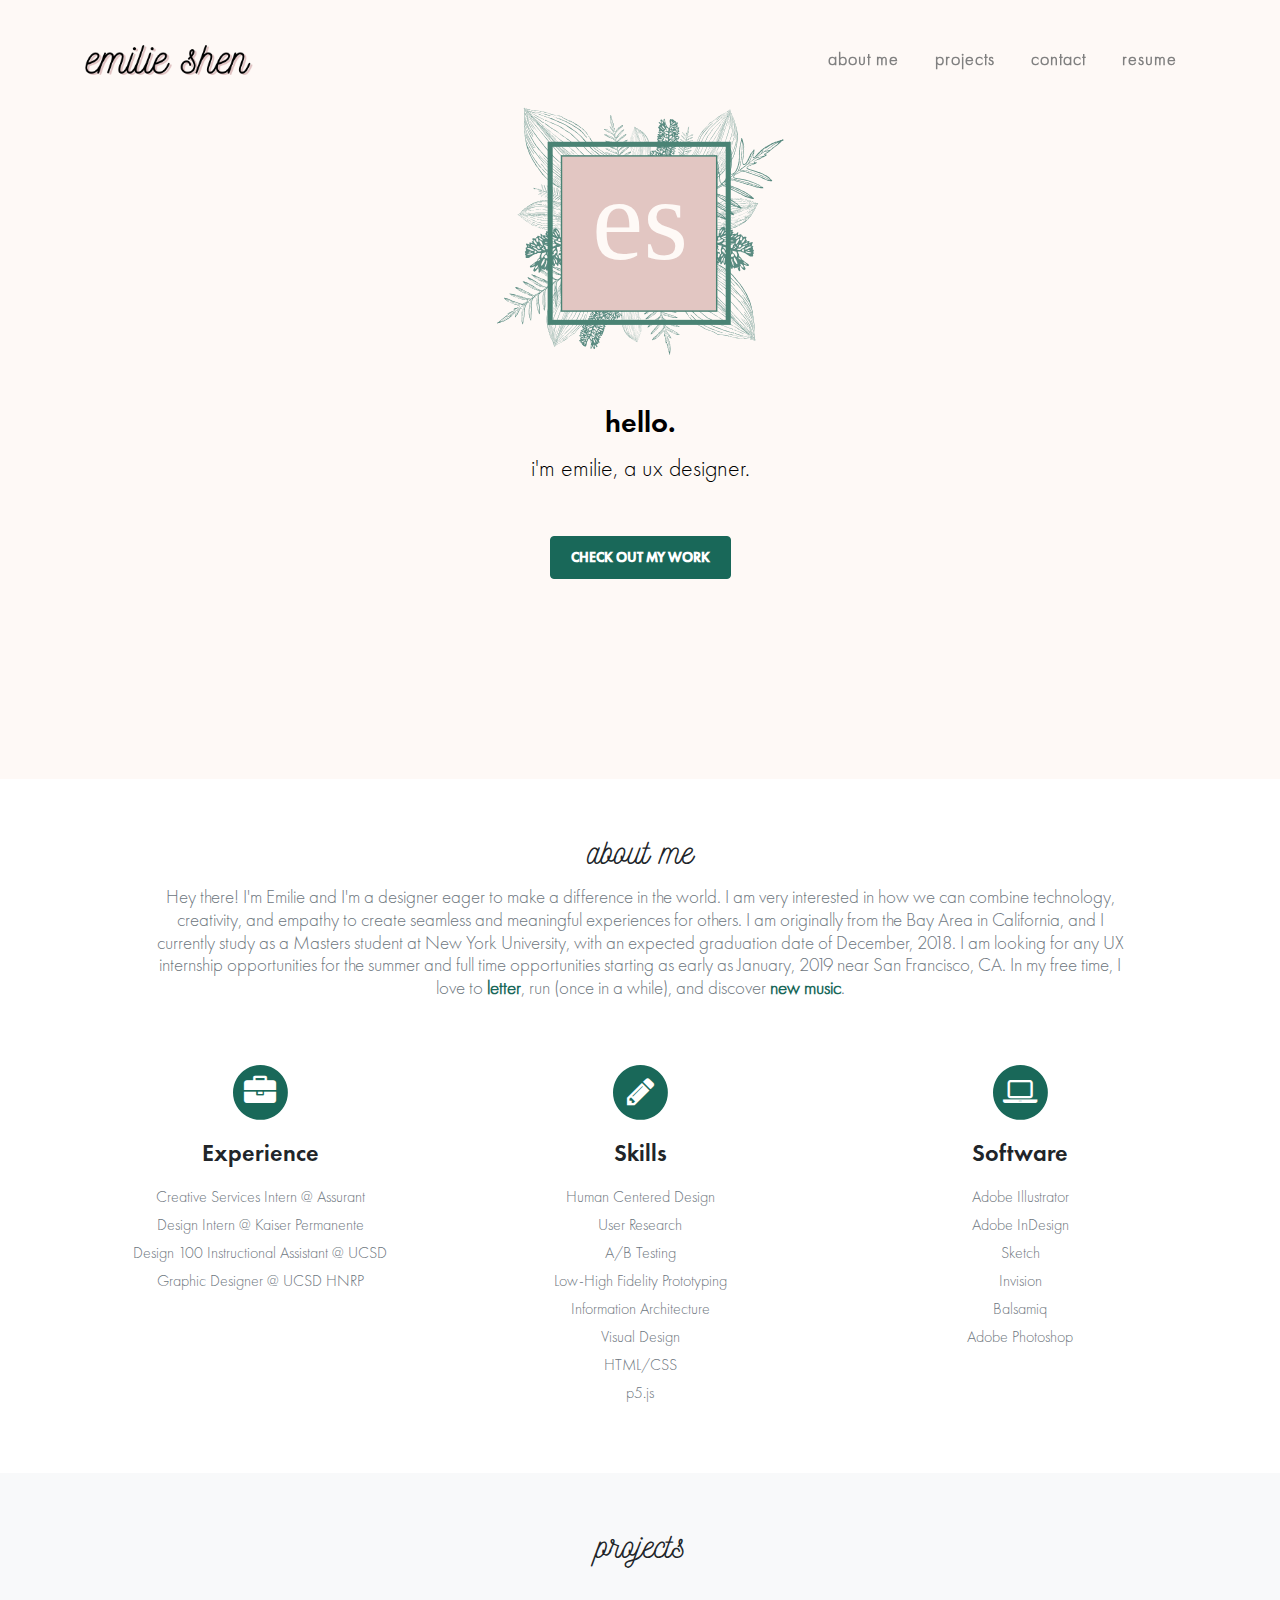
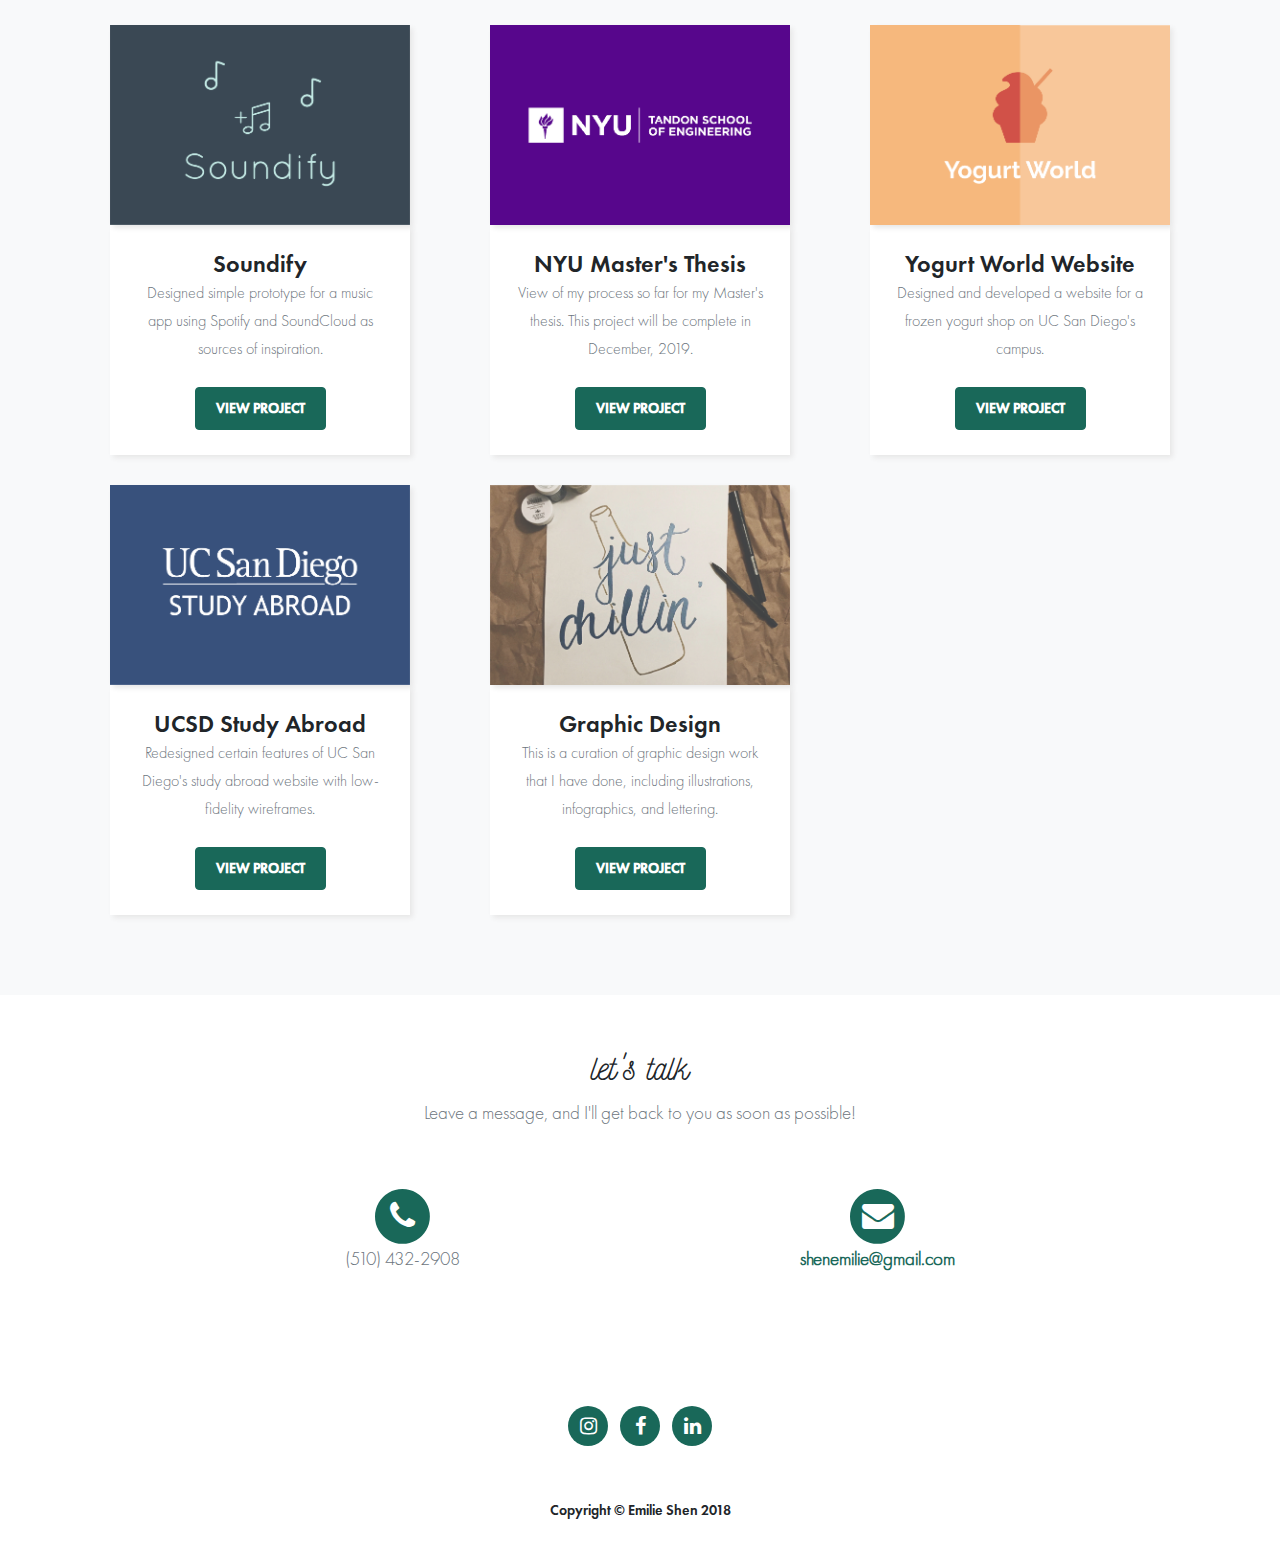
==== index.html @ 76447541 "updated graphics project description" ====
<!DOCTYPE html>
<html lang="en">

  <head>

    <meta charset="utf-8">
    <meta name="viewport" content="width=device-width, initial-scale=1, shrink-to-fit=no">
    <meta name="description" content="">
    <meta name="author" content="">

    <title>Emilie Shen</title>

    <link href="vendor/bootstrap/css/bootstrap.min.css" rel="stylesheet">
    <link href="vendor/font-awesome/css/font-awesome.min.css" rel="stylesheet" type="text/css">
    <link href="css/portfolio.css" rel="stylesheet">

  </head>

  <body id="page-top">

    <nav class="navbar navbar-expand-lg navbar-dark fixed-top" id="mainNav">
      <div class="container">
        <a class="navbar-brand js-scroll-trigger" href="#page-top"><img class="img-logo" src="img/emilie.png" alt=""></a>
        <button class="navbar-toggler navbar-toggler-right" type="button" data-toggle="collapse" data-target="#navbarResponsive" aria-controls="navbarResponsive" aria-expanded="false" aria-label="Toggle navigation">
          Menu
          <i class="fa fa-bars"></i>
        </button>
        <div class="collapse navbar-collapse" id="navbarResponsive">
          <ul class="navbar-nav ml-auto">
            <li class="nav-item">
              <a class="nav-link js-scroll-trigger" href="#about">about me</a>
            </li>
            <li class="nav-item">
              <a class="nav-link js-scroll-trigger" href="#portfolio">projects</a>
            </li>
            <li class="nav-item">
              <a class="nav-link js-scroll-trigger" href="#contact">contact</a>
            </li>
            <li class="nav-item">
              <a class="nav-link js-scroll-trigger" href="EmilieShen_Resume.pdf">resume</a>
            </li>
          </ul>
        </div>
      </div>
    </nav>

    <header class="masthead">
      <div class="container">
        <div class="intro-text">
          <div class="intro-heading">hello.</div>
          <div class="intro-lead-in">i'm emilie, a ux designer.</div>
          <a class="btn btn-primary btn-xl text-uppercase js-scroll-trigger" href="#portfolio">CHECK OUT MY WORK</a>
        </div>
      </div>
    </header>

    <section id="about">
      <div class="container">
        <div class="row">
          <div class="col-lg-12 text-center">
            <h2 class="section-heading">about me</h2>
            <h3 class="section-subheading text-muted">
              Hey there! I'm Emilie and I'm a designer eager to make a difference in the world. I am very
              interested in how we can combine technology, creativity, and empathy to create seamless and
              meaningful experiences for others.
              I am originally from the Bay Area in California, and I currently study as a Masters student at New York University, with an expected graduation
              date of December, 2018. I am looking for any UX internship opportunities for the summer and
              full time opportunities starting as early as January, 2019 near San Francisco, CA.
              In my free time, I love to <a href="https://instagram.com/mytypadesign">letter</a>,
              run (once in a while), and discover <a href="https://open.spotify.com/user/nehsme?si=B1012nkcRzGjDvNje465NQ">new music</a>.
            </h3>
          </div>
        </div>
        <div class="row text-center">
          <div class="col-md-4">
            <span class="fa-stack fa-2x">
              <i class="fa fa-circle fa-stack-2x text-primary"></i>
              <i class="fa fa-briefcase fa-stack-1x fa-inverse"></i>
            </span>
            <h4 class="service-heading">Experience</h4>
            <p class="text-muted">
              Creative Services Intern @ Assurant<br>
              Design Intern @ Kaiser Permanente<br>
              Design 100 Instructional Assistant @ UCSD<br>
              Graphic Designer @ UCSD HNRP<br></p>
          </div>
          <div class="col-md-4">
            <span class="fa-stack fa-2x">
              <i class="fa fa-circle fa-stack-2x text-primary"></i>
              <i class="fa fa-pencil fa-stack-1x fa-inverse"></i>
            </span>
            <h4 class="service-heading">Skills</h4>
            <p class="text-muted">
              Human Centered Design<br>
              User Research<br>
              A/B Testing<br>
              Low-High Fidelity Prototyping<br>
              Information Architecture<br>
              Visual Design<br>
              HTML/CSS<br>
              p5.js<br>
            </p>
          </div>
          <div class="col-md-4">
            <span class="fa-stack fa-2x">
              <i class="fa fa-circle fa-stack-2x text-primary"></i>
              <i class="fa fa-laptop fa-stack-1x fa-inverse"></i>
            </span>
            <h4 class="service-heading">Software</h4>
            <p class="text-muted">
              Adobe Illustrator<br>
              Adobe InDesign<br>
              Sketch<br>
              Invision<br>
              Balsamiq<br>
              Adobe Photoshop<br>
            </p>
          </div>
        </div>
      </div>
    </section>

    <section class="bg-light" id="portfolio">
      <div class="container">
        <div class="row">
          <div class="col-lg-12 text-center">
            <h2 class="section-heading">projects</h2>
            <h3 class="section-subheading text-muted"></h3>
          </div>
        </div>
        <div class="row">
          <div class="col-md-4 col-sm-6 portfolio-item">
            <a class="portfolio-link" href="soundify.html">
              <img class="img-fluid" src="img/portfolio/soundify.png" alt="">
            </a>
            <div class="portfolio-caption">
              <h4>Soundify</h4>
              <p class="text-muted">Designed simple prototype for a music app using Spotify and SoundCloud as sources of inspiration.</p><br>
              <a href="soundify.html" class="btn btn-primary btn-xl text-uppercase js-scroll-trigger">View Project</a>
            </div>
          </div>
          <div class="col-md-4 col-sm-6 portfolio-item">
            <a class="portfolio-link" href="thesis.html">
              <img class="img-fluid" src="img/portfolio/thesis.png" alt="">
            </a>
            <div class="portfolio-caption">
              <h4>NYU Master's Thesis</h4>
              <p class="text-muted">View of my process so far for my Master's thesis. This project
               will be complete in December, 2019. </p><br>
              <a href="thesis.html" class="btn btn-primary btn-xl text-uppercase js-scroll-trigger">View Project</a>
            </div>
          </div>
          <div class="col-md-4 col-sm-6 portfolio-item">
            <a class="portfolio-link" href="yogurtworld.html">
              <img class="img-fluid" src="img/portfolio/yogurtworld.png" alt="">
            </a>
            <div class="portfolio-caption">
              <h4>Yogurt World Website</h4>
              <p class="text-muted">Designed and developed a website for a frozen yogurt shop on UC San Diego's campus.</p><br>
              <a href="yogurtworld.html" class="btn btn-primary btn-xl text-uppercase js-scroll-trigger">View Project</a>
            </div>
          </div>
          <div class="col-md-4 col-sm-6 portfolio-item">
            <a class="portfolio-link" href="abroad.html">
              <img class="img-fluid" src="img/portfolio/abroad.png" alt="">
            </a>
            <div class="portfolio-caption">
              <h4>UCSD Study Abroad</h4>
              <p class="text-muted">Redesigned certain features of UC San Diego's study abroad website with low-fidelity wireframes.</p><br>
              <a href="abroad.html" class="btn btn-primary btn-xl text-uppercase js-scroll-trigger">View Project</a>
            </div>
          </div>
          <div class="col-md-4 col-sm-6 portfolio-item">
            <a class="portfolio-link" href="graphics.html">
              <img class="img-fluid" src="img/portfolio/graphics.png" alt="">
            </a>
            <div class="portfolio-caption">
              <h4>Graphic Design</h4>
              <p class="text-muted">This is a curation of graphic design work that I have done, including illustrations, infographics, and lettering.</p><br>
              <a href="graphics.html" class="btn btn-primary btn-xl text-uppercase js-scroll-trigger">View Project</a>
            </div>
          </div>
        </div>
      </div>
    </section>

    <section id="contact">
      <div class="container">
        <div class="row">
          <div class="col-lg-12 text-center">
            <h2 class="section-heading">let's talk</h2>
            <h3 class="section-subheading text-muted">
              Leave a message, and I'll get back to you as soon as possible!
            </h3>
          </div>
        </div>
        <div class="row text-center">
          <div class="col-md-1"></div>
          <div class="col-md-5">
            <span class="fa-stack fa-2x">
              <i class="fa fa-circle fa-stack-2x text-primary"></i>
              <i class="fa fa-phone fa-stack-1x fa-inverse"></i>
            </span>
            <h3 class="section-subheading text-muted">
              (510) 432-2908
            </h3>
          </div>
          <div class="col-md-5">
            <span class="fa-stack fa-2x">
              <i class="fa fa-circle fa-stack-2x text-primary"></i>
              <a href="mailto:shenemilie@gmail.com">
              <i class="fa fa-envelope fa-stack-1x fa-inverse"></i></a>
            </span>
            <h3 class="section-subheading text-muted">
              <a href="mailto:shenemilie@gmail.com">shenemilie@gmail.com</a>
            </h3>
          </div>
          <div class="col-md-1"></div>
        </div>
      </div>
    </section>

    <footer>
      <div class="container">
        <div class="row">
          <div class="col-md-12">
            <ul class="list-inline social-buttons">
              <li class="list-inline-item">
                <a href="https://instagram.com/mytypadesign">
                  <i class="fa fa-instagram"></i>
                </a>
              </li>
              <li class="list-inline-item">
                <a href="https://facebook.com/emilieshenn">
                  <i class="fa fa-facebook"></i>
                </a>
              </li>
              <li class="list-inline-item">
                <a href="https://linkedin.com/in/emilieshen">
                  <i class="fa fa-linkedin"></i>
                </a>
              </li>
            </ul>
          </div>
          <div class="col-md-12">
            <p><br></p>
            <span class="copyright">Copyright &copy; Emilie Shen 2018</span>
          </div>
        </div>
      </div>
    </footer>


    <!-- Bootstrap core JavaScript -->
    <script src="vendor/jquery/jquery.min.js"></script>
    <script src="vendor/bootstrap/js/bootstrap.bundle.min.js"></script>

    <!-- Plugin JavaScript -->
    <script src="vendor/jquery-easing/jquery.easing.min.js"></script>

    <!-- Contact form JavaScript -->
    <script src="js/jqBootstrapValidation.js"></script>
    <script src="js/contact_me.js"></script>

    <!-- Custom scripts for this template -->
    <script src="js/agency.js"></script>

    <!-- Google Analytics -->
    <script>
      (function(i,s,o,g,r,a,m){i['GoogleAnalyticsObject']=r;i[r]=i[r]||function(){
      (i[r].q=i[r].q||[]).push(arguments)},i[r].l=1*new Date();a=s.createElement(o),
      m=s.getElementsByTagName(o)[0];a.async=1;a.src=g;m.parentNode.insertBefore(a,m)
      })(window,document,'script','https://www.google-analytics.com/analytics.js','ga');

      ga('create', 'UA-92761709-1', 'auto');
      ga('send', 'pageview');
    </script>

  </body>

</html>
---- css/portfolio.css ----
@font-face {
  font-family: FuturaLight;
  src: url(Futura-PT-Light.otf);
}

@font-face {
  font-family: FuturaLightItal;
  src: url(Futura-PT-Light-Oblique.otf);
}

@font-face {
  font-family: FuturaBold;
  src: url(Futura-PT-Bold.otf);
}

@font-face {
  font-family: FuturaBoldItal;
  src: url(Futura-PT-Bold-Oblique.otf);
}

@font-face {
  font-family: FuturaBook;
  src: url(Futura-PT-Demi.otf);
}

@font-face {
  font-family: Nickainley;
  src: url(Nickainley.otf);
}

body {
  overflow-x: hidden;
  font-family: 'FuturaLight';
}

p {
  line-height: 1.75;
}

a {
  color: #196859;
  font-weight: 600;
}

a:hover {
  color: #dbbebd;
}

.text-primary {
  color: #196859 !important;
}

section {
  padding: 50px 0;
}

section h2.section-heading {
  font-size: 35px;
  margin-top: 0;
  margin-bottom: 15px;
  font-family: 'Nickainley','Helvetica Neue', sans-serif;
}

section h3.section-subheading {
  font-size: 19px;
  font-weight: 400;
  margin-bottom: 60px;
  margin-left: 20px;
  margin-right: 20px;
  text-transform: none;
  font-family: 'FuturaLight', 'Helvetica Neue', Helvetica, Arial, sans-serif;
}

@media (min-width: 768px) {
  section {
    padding: 50px 0;
  }
  section h3.section-subheading {
    margin-left: 70px;
    margin-right: 70px;
  }
}

.btn {
  font-family: 'FuturaBook', 'Helvetica Neue', Helvetica, Arial, sans-serif;
  font-weight: 700;
  margin-left:auto;
  margin-right:auto;
}

.btn-xl {
  font-size: 14px;
  padding: 10px 20px;
}

.btn-primary {
  background-color: #196859;
  border-color: #196859;
}

.btn-primary:active, .btn-primary:focus, .btn-primary:hover {
  background-color: #dbbebd !important;
  border-color: #dbbebd !important;
  color: white;
}

.btn-primary:active, .btn-primary:focus {
  box-shadow: 0 0 0 0.2rem rgba(254, 209, 55, 0.5) !important;
}

img::selection {
  background: transparent;
}

img::-moz-selection {
  background: transparent;
}

#mainNav {
  background-color: white;
}

#mainNav .navbar-toggler {
  font-size: 12px;
  right: 0;
  padding: 13px;
  text-transform: uppercase;
  color: white;
  border: 0;
  background-color: #196859;
  font-family: 'FuturaBook', 'Helvetica Neue', Helvetica, Arial, sans-serif;
}

#mainNav .navbar-brand {
  color: #196859;
  font-family: 'Kaushan Script', 'Helvetica Neue', Helvetica, Arial, cursive;
}

#mainNav .navbar-brand img{
  max-height: 30px;
}

#mainNav .navbar-brand.active, #mainNav .navbar-brand:active, #mainNav .navbar-brand:focus, #mainNav .navbar-brand:hover {
  color: #7bafa5;
}

#mainNav .navbar-nav .nav-item .nav-link {
  font-size: 16px;
  padding: 0.75em 0;
  letter-spacing: 1px;
  color: grey;
  font-family: 'FuturaLight', 'Helvetica Neue', Helvetica, Arial, sans-serif;
}

#mainNav .navbar-nav .nav-item .nav-link.active, #mainNav .navbar-nav .nav-item .nav-link:hover {
  color: #196859;
}

@media (min-width: 992px) {
  #mainNav {
    padding-top: 25px;
    padding-bottom: 25px;
    -webkit-transition: padding-top 0.3s, padding-bottom 0.3s;
    -moz-transition: padding-top 0.3s, padding-bottom 0.3s;
    transition: padding-top 0.3s, padding-bottom 0.3s;
    border: none;
    background-color: transparent;
  }
  #mainNav .navbar-brand {
    font-size: 1.75em;
    -webkit-transition: all 0.3s;
    -moz-transition: all 0.3s;
    transition: all 0.3s;
  }
  #mainNav .navbar-nav .nav-item .nav-link {
    font-size: 18px;
    padding: 1.1em 1em !important;
  }
  #mainNav.navbar-shrink {
    padding-top: 0;
    padding-bottom: 0;
    background-color: white;
  }
  #mainNav.navbar-shrink .navbar-brand {
    font-size: 1.25em;
    padding: 12px 0;
  }
}

header.masthead {
  text-align: center;
  color: pink;
  background-image: url("../img/leaves-01.svg");
  background-repeat: no-repeat;
  background-attachment: scroll;
  background-position: center center;
  -webkit-background-size: cover;
  -moz-background-size: cover;
  -o-background-size: cover;
  background-size: cover;
}

header.masthead .intro-text {
  padding-top: 300px;
  padding-bottom: 100px;
}

header.masthead .intro-text .intro-lead-in {
  font-size: 20px;
  margin-bottom: 50px;
  font-family: 'FuturaLight', 'Helvetica Neue', Helvetica, Arial, sans-serif;
  color: black;
}

header.masthead .intro-text .intro-heading {
  font-size: 24px;
  margin-bottom: 5px;
  font-family: 'FuturaBook', 'Helvetica Neue', Helvetica, Arial, sans-serif;
  color: black;
}

@media (min-width: 768px) {
  header.masthead .intro-text {
    padding-top: 400px;
    padding-bottom: 200px;
  }
  header.masthead .intro-text .intro-lead-in {
    font-size: 24px;
    margin-bottom: 50px;
    font-family: 'FuturaLight', 'Helvetica Neue', Helvetica, Arial, sans-serif;
    color: black;
  }
  header.masthead .intro-text .intro-heading {
    font-size: 30px;
    margin-bottom: 5px;
    font-family: 'FuturaBook', 'Helvetica Neue', Helvetica, Arial, sans-serif;
    color: black;
  }
}

.service-heading {
  margin: 15px 0;
  text-transform: none;
  font-family: 'FuturaBook', 'Helvetica Neue', Helvetica, Arial, sans-serif;
}

#portfolio .portfolio-item {
  right: 0;
  margin: 0 0 15px;
}

#portfolio .portfolio-item .portfolio-link {
  position: relative;
  display: block;
  max-width: 300px;
  margin: 0 auto;
  cursor: pointer;
  box-shadow: 3px 3px 5px #e8e8e8;
}

#portfolio .portfolio-item .portfolio-caption {
  max-width: 300px;
  margin: 0 auto;
  padding: 25px;
  text-align: center;
  background-color: #fff;
  box-shadow: 3px 3px 5px #e8e8e8;
}

#portfolio .portfolio-item .portfolio-caption h4 {
  margin: 0;
  text-transform: none;
  font-family: 'FuturaBook', 'Helvetica Neue', Helvetica, Arial, sans-serif;
}

#portfolio .portfolio-item .portfolio-caption p {
  font-size: 16px;
  margin: 0;
  font-family: 'FuturaLight', 'Helvetica Neue', Helvetica, Arial, sans-serif;
}

#portfolio * {
  z-index: 2;
}

@media (min-width: 767px) {
  #portfolio .portfolio-item {
    margin: 0 0 30px;
  }
}

footer {
  padding: 25px 0;
  text-align: center;
}

footer span.copyright {
  font-size: 90%;
  line-height: 40px;
  text-transform: none;
  font-family: 'FuturaBook', 'Helvetica Neue', Helvetica, Arial, sans-serif;
}

footer ul.quicklinks {
  font-size: 90%;
  line-height: 40px;
  margin-bottom: 0;
  text-transform: none;
  font-family: 'FuturaBook', 'Helvetica Neue', Helvetica, Arial, sans-serif;
}

ul.social-buttons {
  margin-bottom: 0;
}

ul.social-buttons li a {
  font-size: 20px;
  line-height: 40px;
  display: block;
  width: 40px;
  height: 40px;
  -webkit-transition: all 0.3s;
  -moz-transition: all 0.3s;
  transition: all 0.3s;
  color: white;
  border-radius: 100%;
  outline: none;
  background-color: #196859;
}

ul.social-buttons li a:active, ul.social-buttons li a:focus, ul.social-buttons li a:hover {
  background-color: #dbbebd;
}
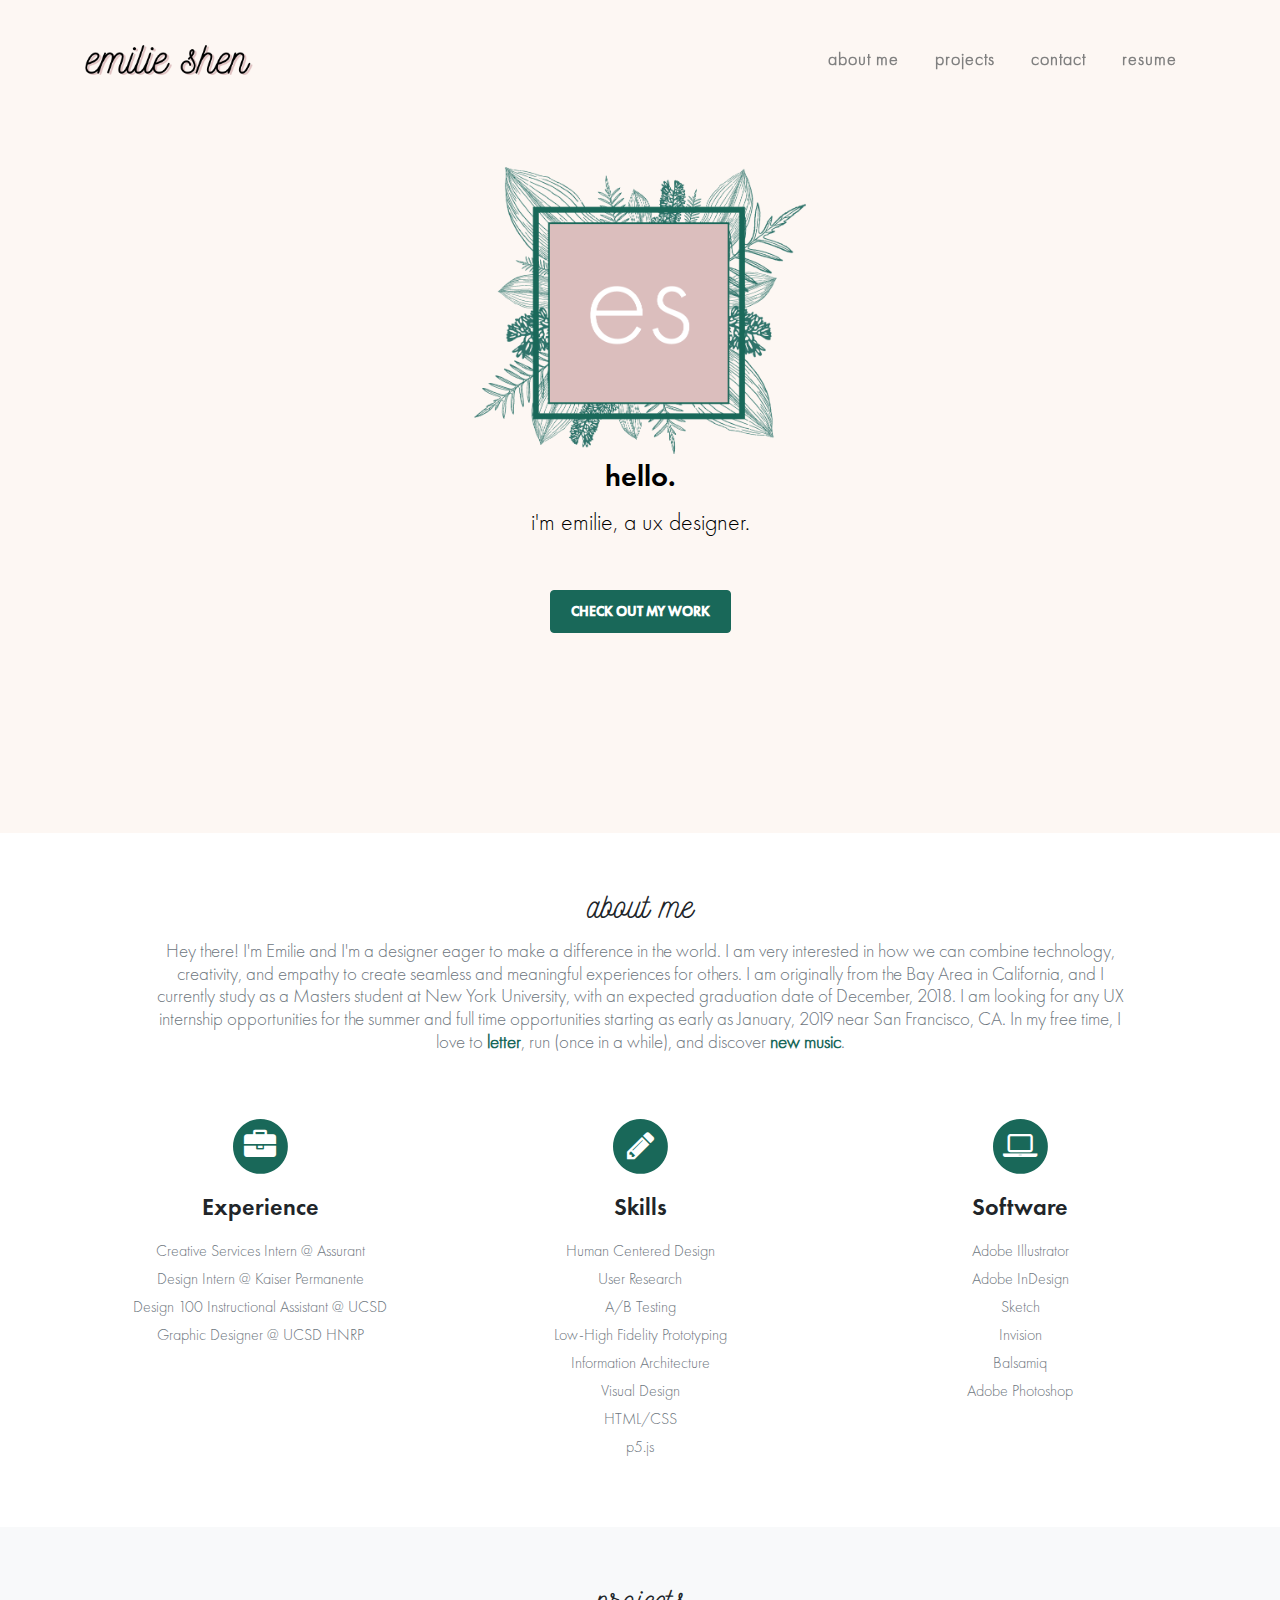
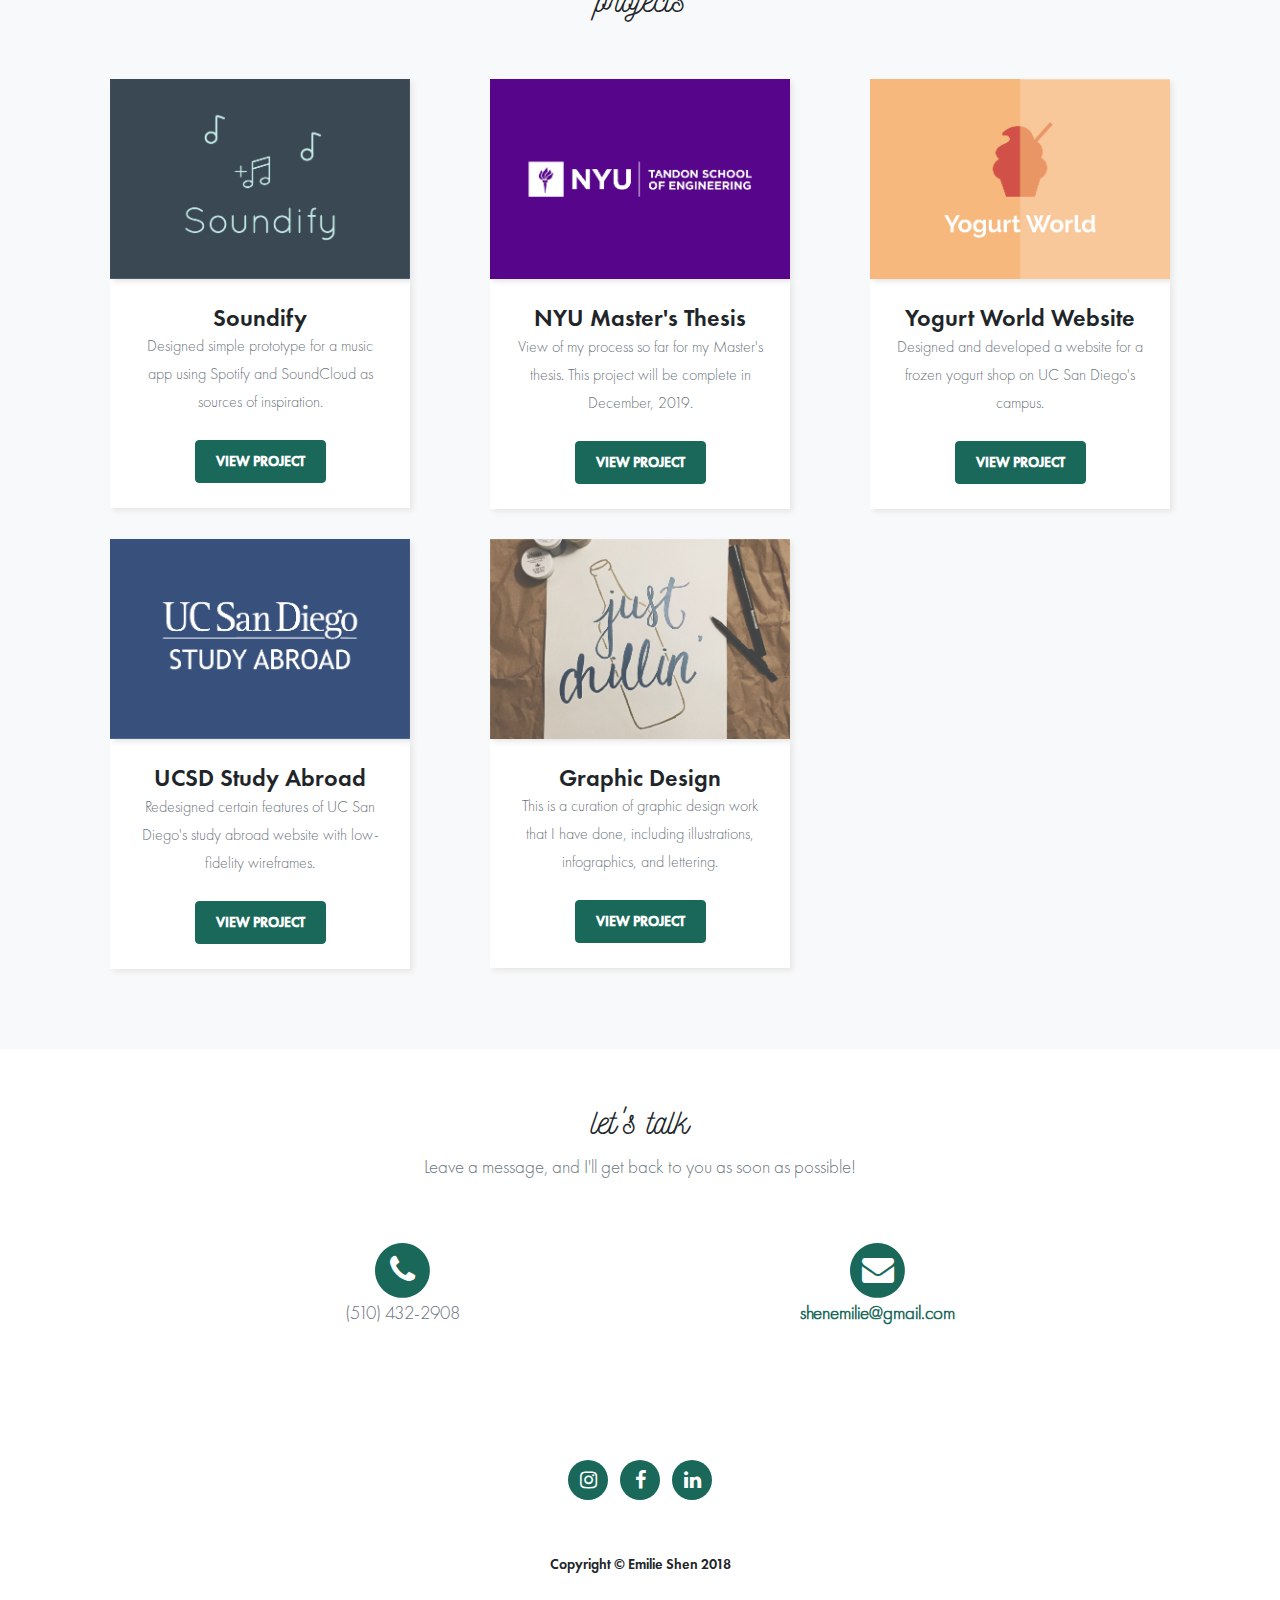
==== commit d244575b: "fixed landing page" ====
--- a/index.html
+++ b/index.html
@@ -47,6 +47,7 @@
     <header class="masthead">
       <div class="container">
         <div class="intro-text">
+          <img src="img/header-img.png" class="profile-pic">
           <div class="intro-heading">hello.</div>
           <div class="intro-lead-in">i'm emilie, a ux designer.</div>
           <a class="btn btn-primary btn-xl text-uppercase js-scroll-trigger" href="#portfolio">CHECK OUT MY WORK</a>
--- a/css/portfolio.css
+++ b/css/portfolio.css
@@ -190,7 +190,7 @@
 header.masthead {
   text-align: center;
   color: pink;
-  background-image: url("../img/leaves-01.svg");
+  background: rgba(249,229,215,0.3);
   background-repeat: no-repeat;
   background-attachment: scroll;
   background-position: center center;
@@ -201,8 +201,12 @@
 }
 
 header.masthead .intro-text {
-  padding-top: 300px;
+  padding-top: 30%;
   padding-bottom: 100px;
+}
+
+img.profile-pic {
+  max-width: 50%;
 }
 
 header.masthead .intro-text .intro-lead-in {
@@ -220,8 +224,14 @@
 }
 
 @media (min-width: 768px) {
+  header.masthead {
+    min-height: 100%;
+  }
+  img.profile-pic {
+    max-width: 30%;
+  }
   header.masthead .intro-text {
-    padding-top: 400px;
+    padding-top: 15%;
     padding-bottom: 200px;
   }
   header.masthead .intro-text .intro-lead-in {
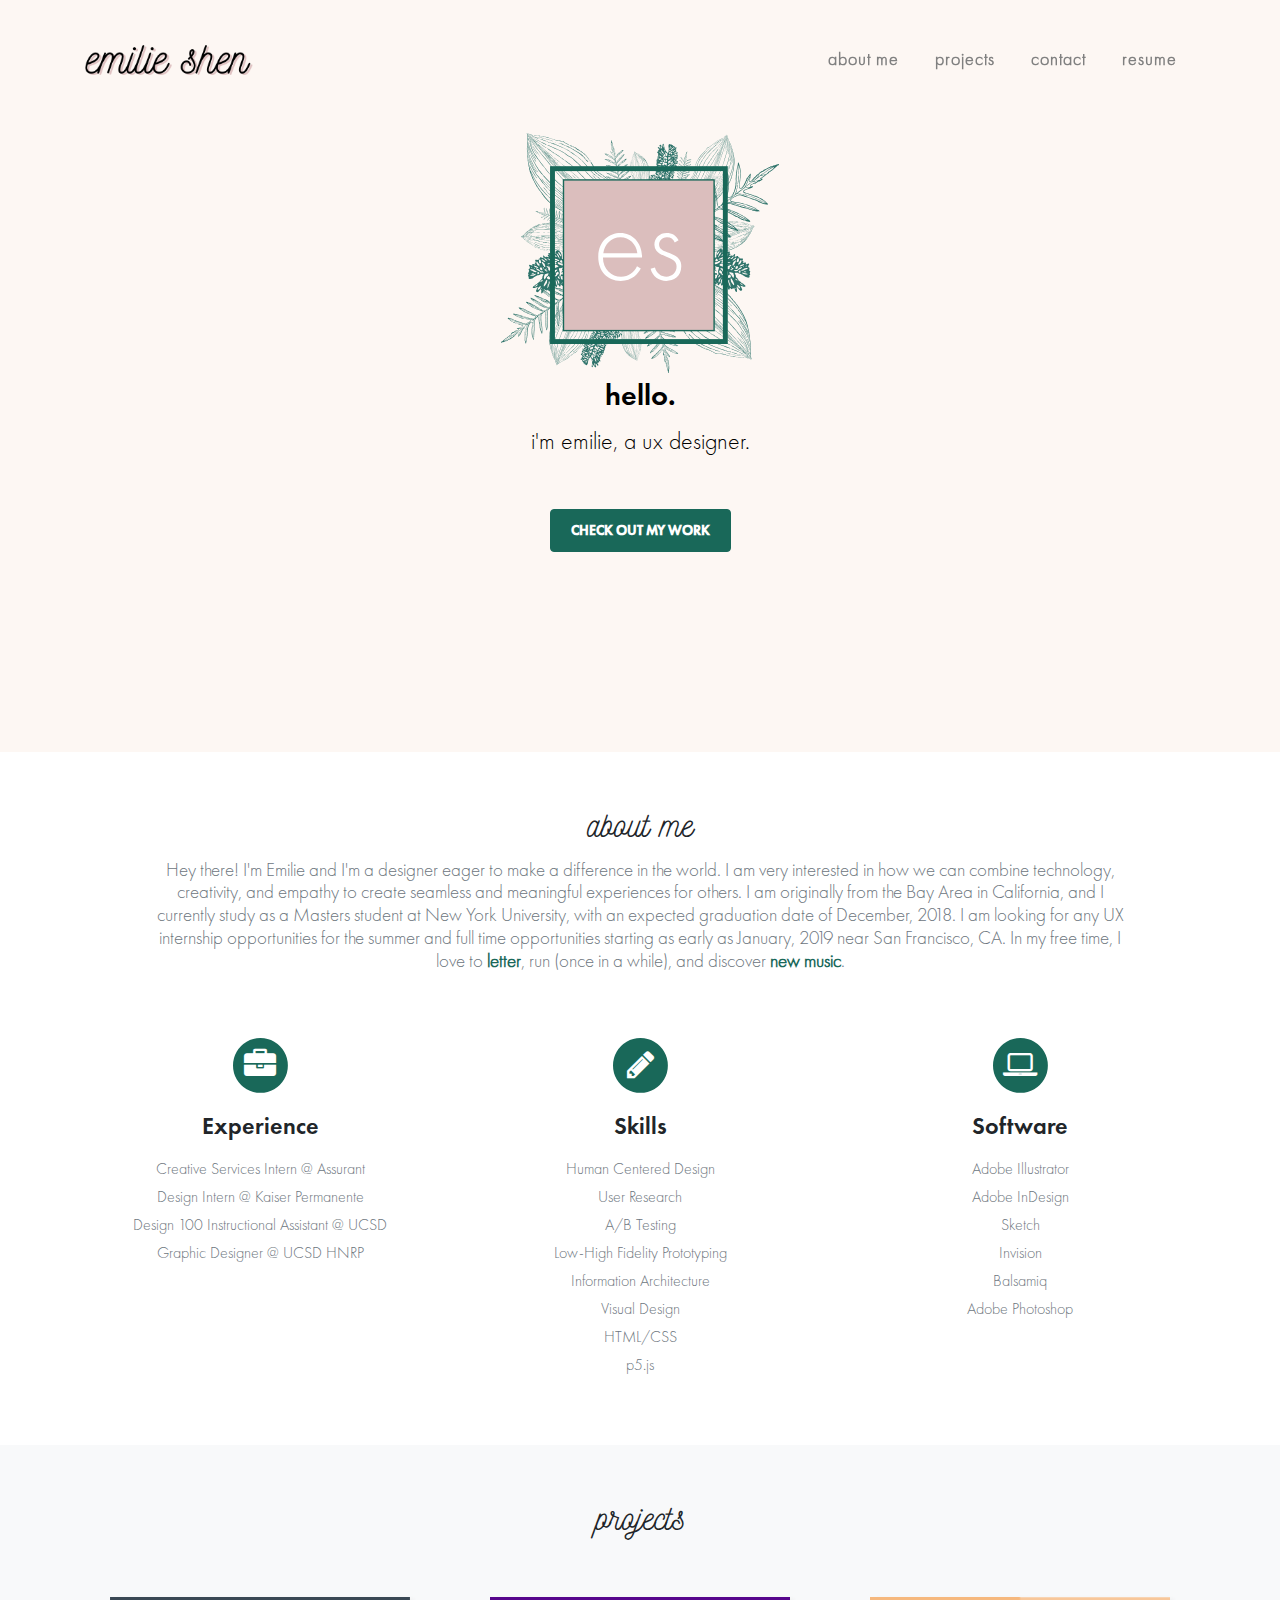
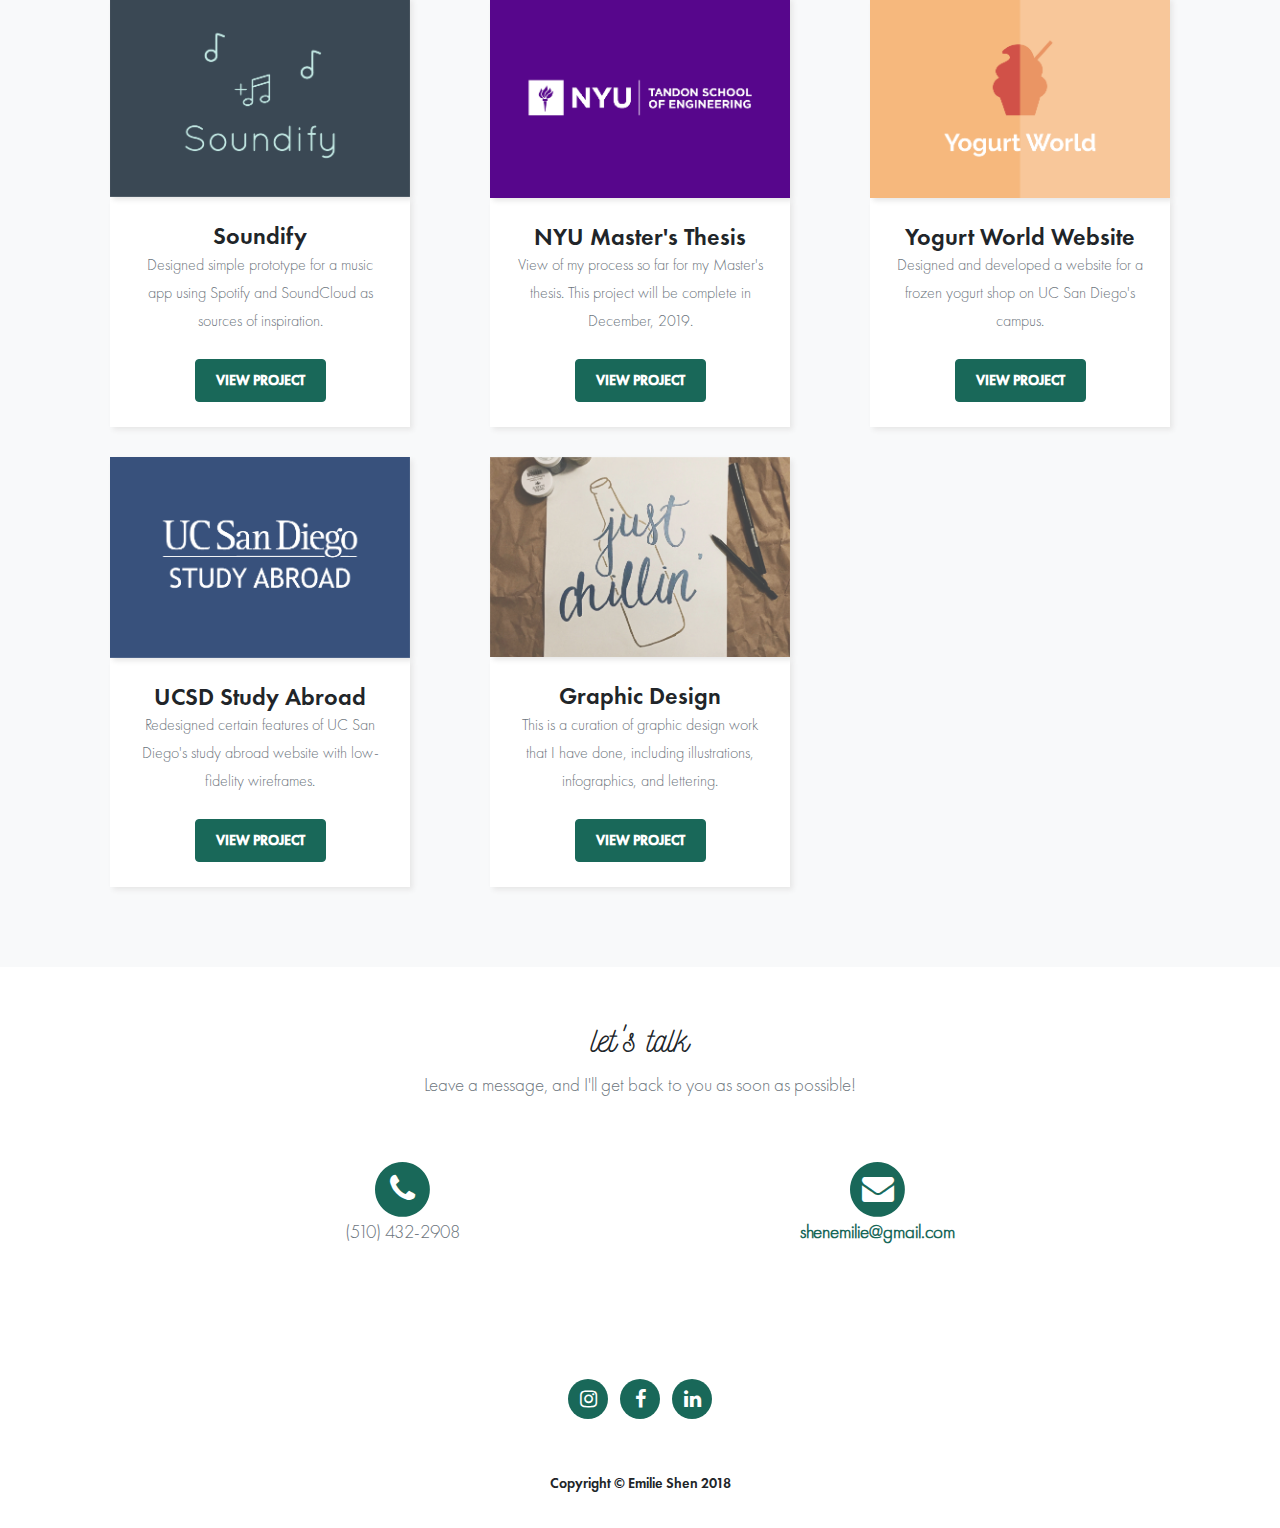
==== commit f84026ca: "changed header img to svg" ====
--- a/index.html
+++ b/index.html
@@ -47,7 +47,7 @@
     <header class="masthead">
       <div class="container">
         <div class="intro-text">
-          <img src="img/header-img.png" class="profile-pic">
+          <img src="img/header-img.svg" class="profile-pic">
           <div class="intro-heading">hello.</div>
           <div class="intro-lead-in">i'm emilie, a ux designer.</div>
           <a class="btn btn-primary btn-xl text-uppercase js-scroll-trigger" href="#portfolio">CHECK OUT MY WORK</a>
--- a/css/portfolio.css
+++ b/css/portfolio.css
@@ -223,15 +223,15 @@
   color: black;
 }
 
-@media (min-width: 768px) {
+@media (min-width: 780px) {
   header.masthead {
     min-height: 100%;
   }
   img.profile-pic {
-    max-width: 30%;
+    max-width: 25%;
   }
   header.masthead .intro-text {
-    padding-top: 15%;
+    padding-top: 12%;
     padding-bottom: 200px;
   }
   header.masthead .intro-text .intro-lead-in {
@@ -293,7 +293,7 @@
   z-index: 2;
 }
 
-@media (min-width: 767px) {
+@media (min-width: 790px) {
   #portfolio .portfolio-item {
     margin: 0 0 30px;
   }
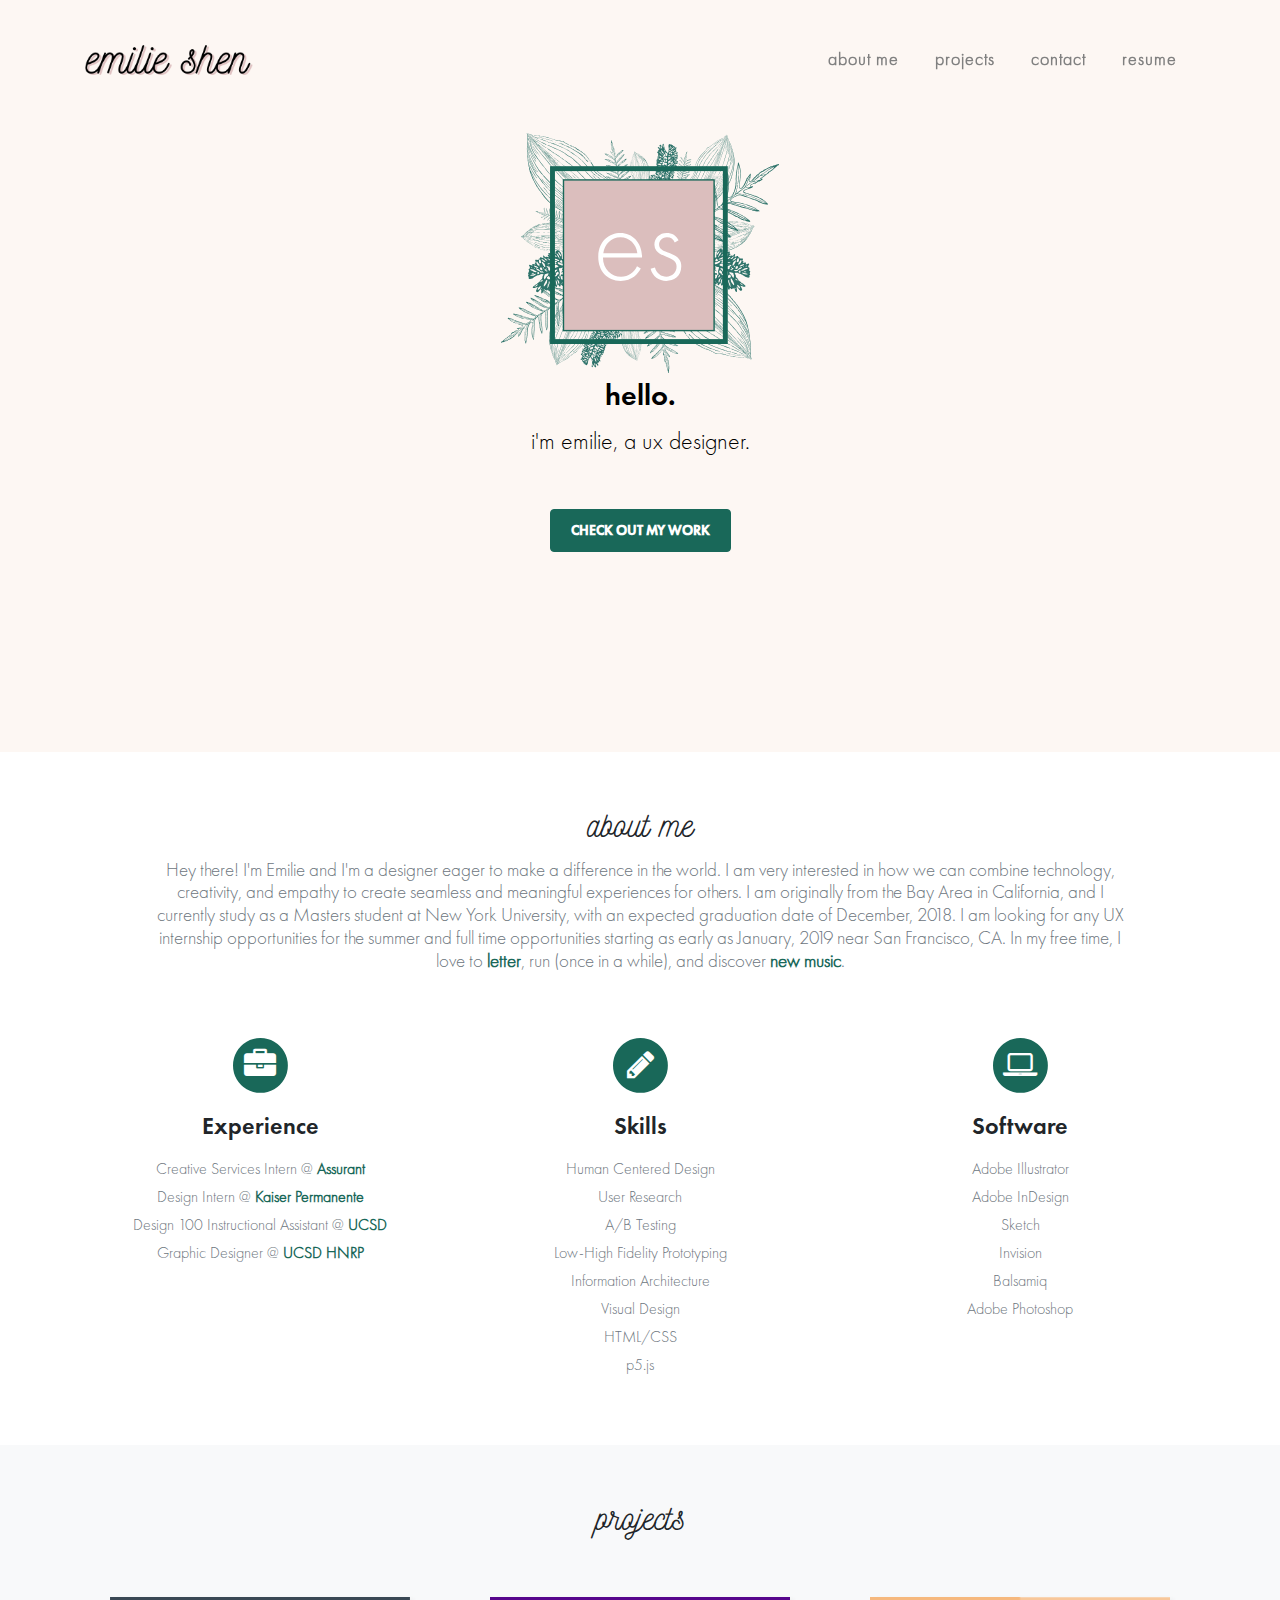
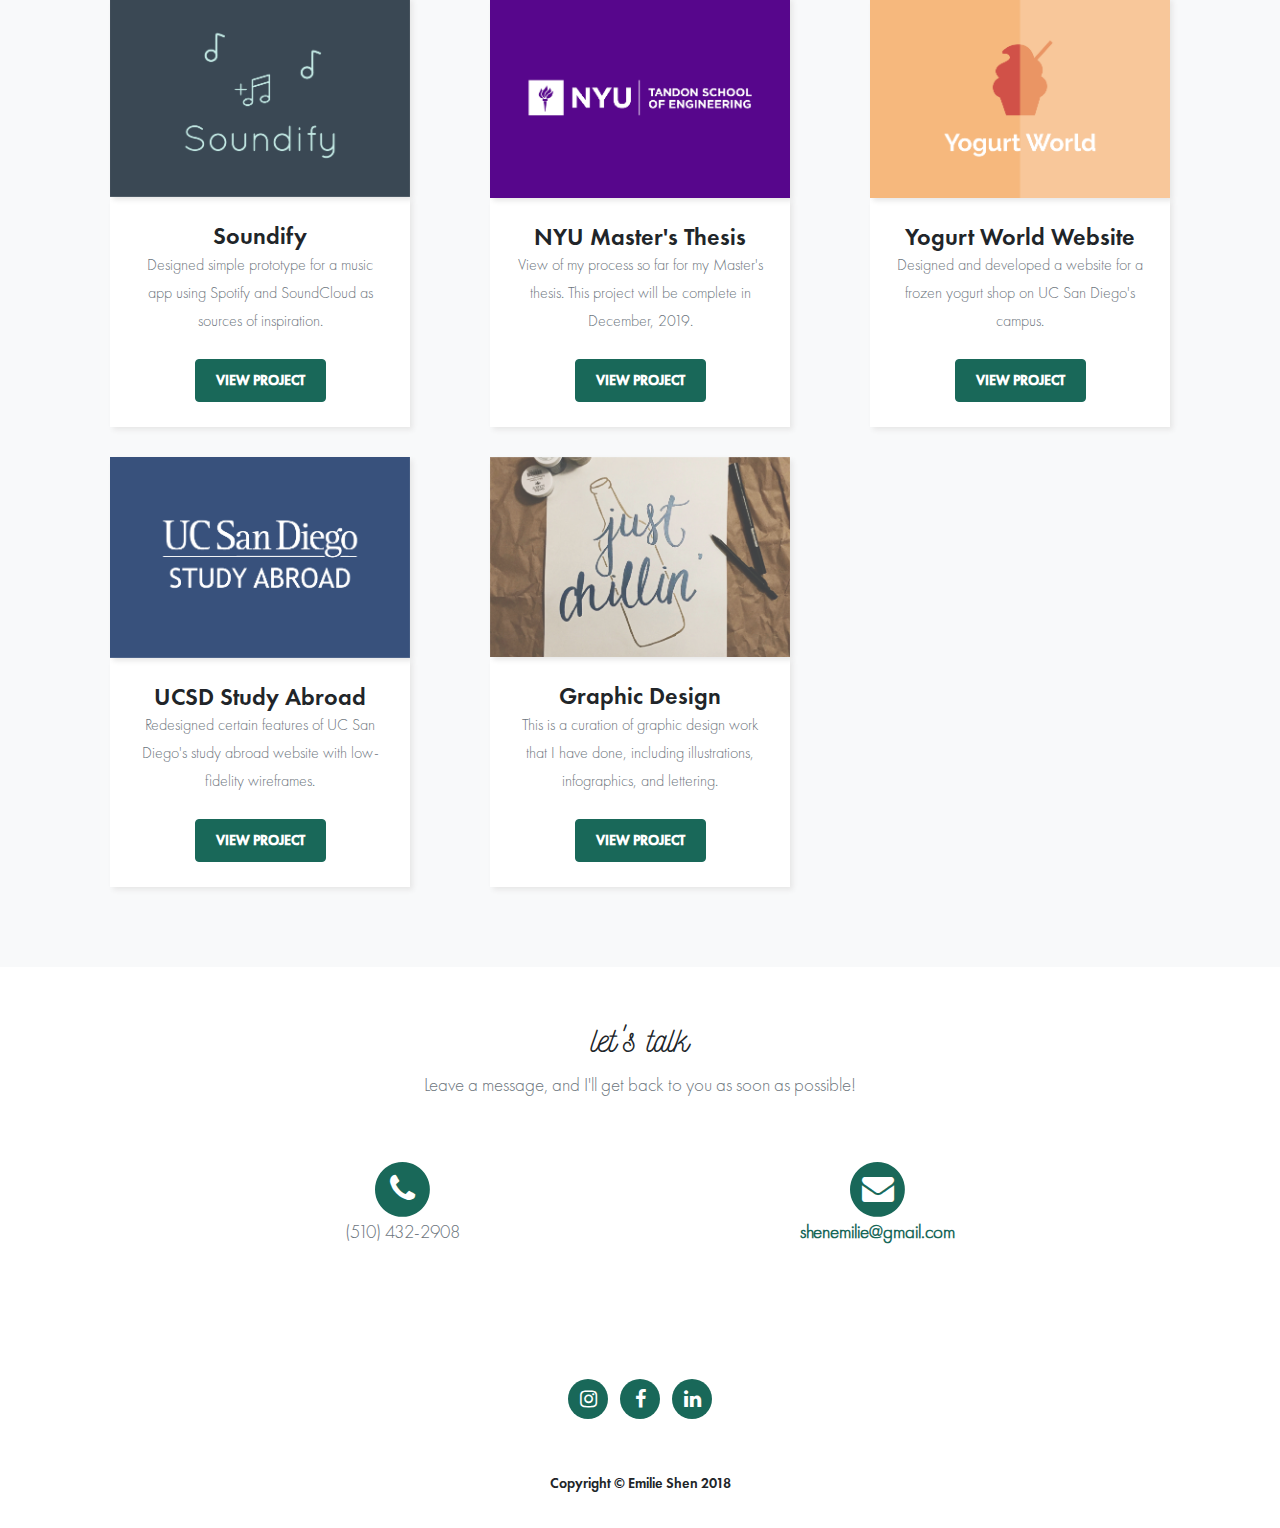
==== commit e54788f2: "added links in experience" ====
--- a/index.html
+++ b/index.html
@@ -80,10 +80,10 @@
             </span>
             <h4 class="service-heading">Experience</h4>
             <p class="text-muted">
-              Creative Services Intern @ Assurant<br>
-              Design Intern @ Kaiser Permanente<br>
-              Design 100 Instructional Assistant @ UCSD<br>
-              Graphic Designer @ UCSD HNRP<br></p>
+              Creative Services Intern @ <a href="https://www.assurant.com">Assurant</a><br>
+              Design Intern @ <a href="https://healthy.kaiserpermanente.org">Kaiser Permanente</a><br>
+              Design 100 Instructional Assistant @ <a href="http://design100.ucsd.edu">UCSD</a><br>
+              Graphic Designer @ <a href="https://hnrp.hivresearch.ucsd.edu">UCSD HNRP</a><br></p>
           </div>
           <div class="col-md-4">
             <span class="fa-stack fa-2x">
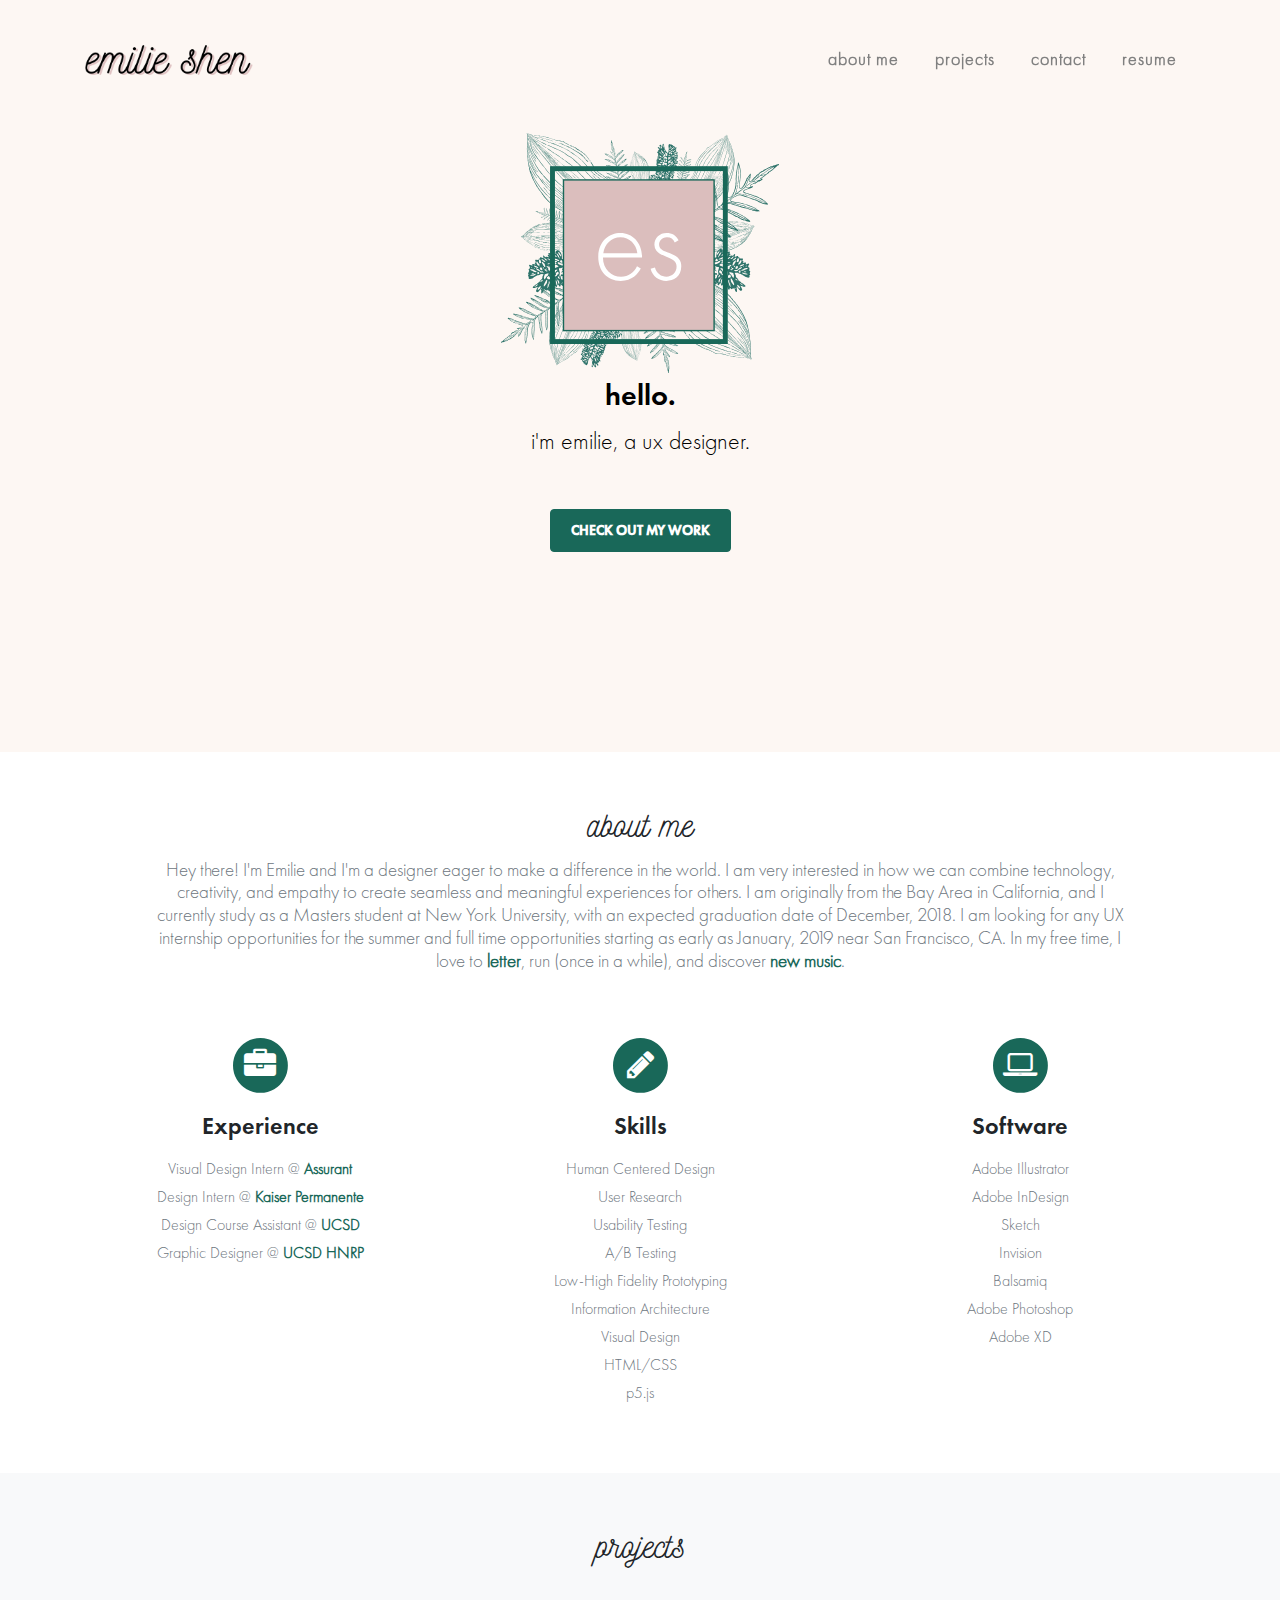
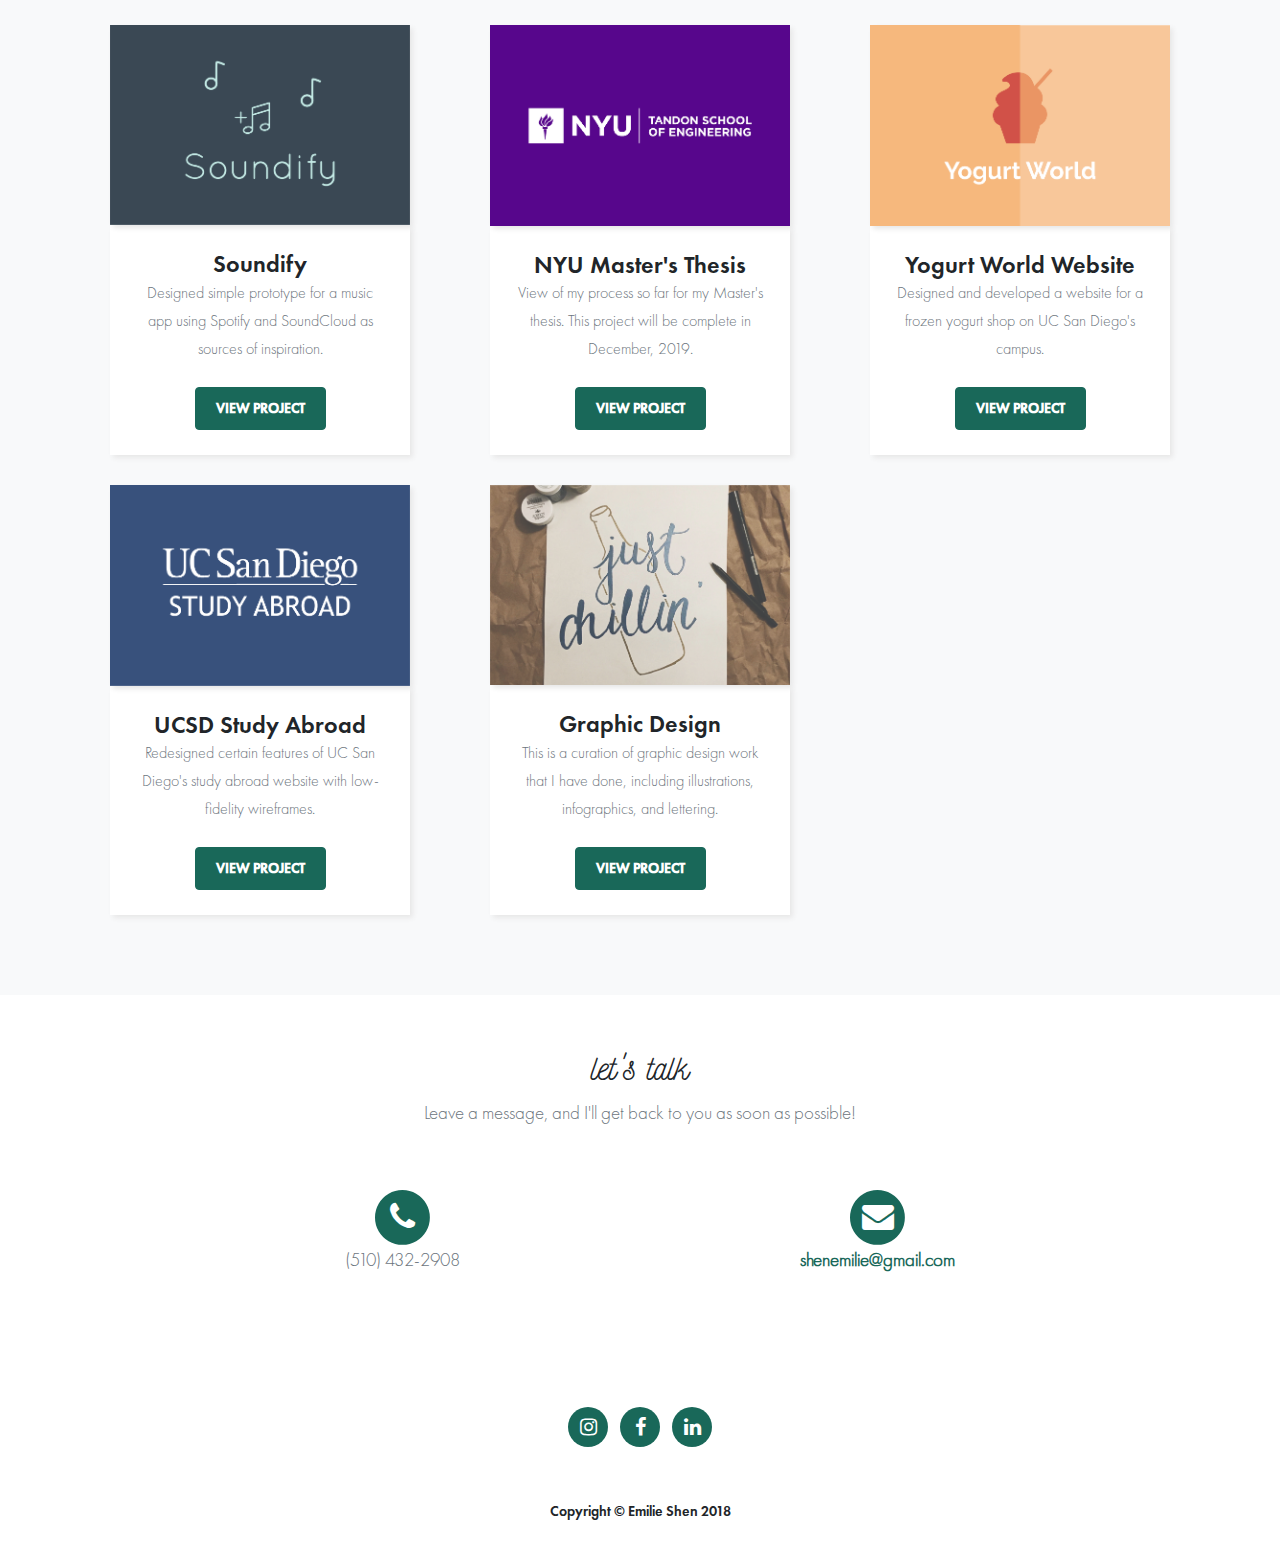
==== commit f7301828: "updated about" ====
--- a/index.html
+++ b/index.html
@@ -80,9 +80,9 @@
             </span>
             <h4 class="service-heading">Experience</h4>
             <p class="text-muted">
-              Creative Services Intern @ <a href="https://www.assurant.com">Assurant</a><br>
+              Visual Design Intern @ <a href="https://www.assurant.com">Assurant</a><br>
               Design Intern @ <a href="https://healthy.kaiserpermanente.org">Kaiser Permanente</a><br>
-              Design 100 Instructional Assistant @ <a href="http://design100.ucsd.edu">UCSD</a><br>
+              Design Course Assistant @ <a href="http://design100.ucsd.edu">UCSD</a><br>
               Graphic Designer @ <a href="https://hnrp.hivresearch.ucsd.edu">UCSD HNRP</a><br></p>
           </div>
           <div class="col-md-4">
@@ -94,6 +94,7 @@
             <p class="text-muted">
               Human Centered Design<br>
               User Research<br>
+              Usability Testing<br>
               A/B Testing<br>
               Low-High Fidelity Prototyping<br>
               Information Architecture<br>
@@ -115,6 +116,7 @@
               Invision<br>
               Balsamiq<br>
               Adobe Photoshop<br>
+              Adobe XD<br>
             </p>
           </div>
         </div>
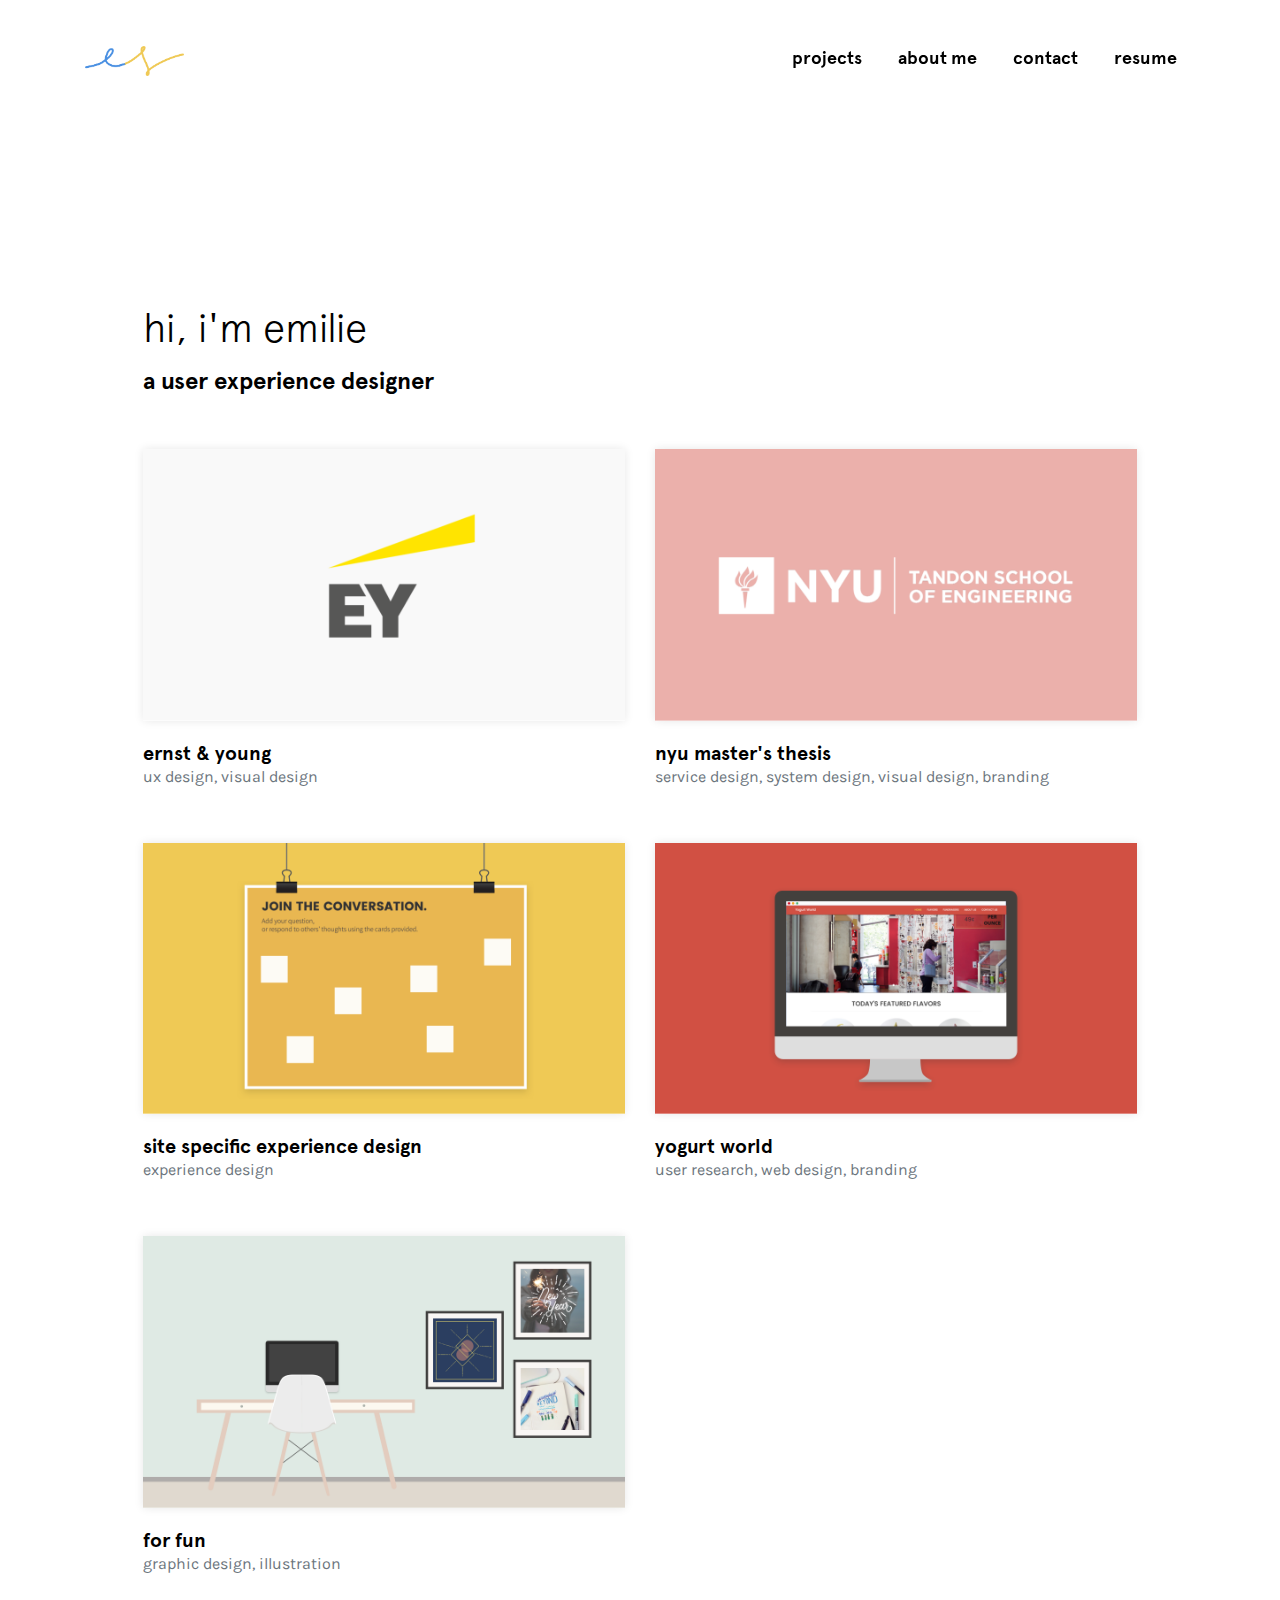
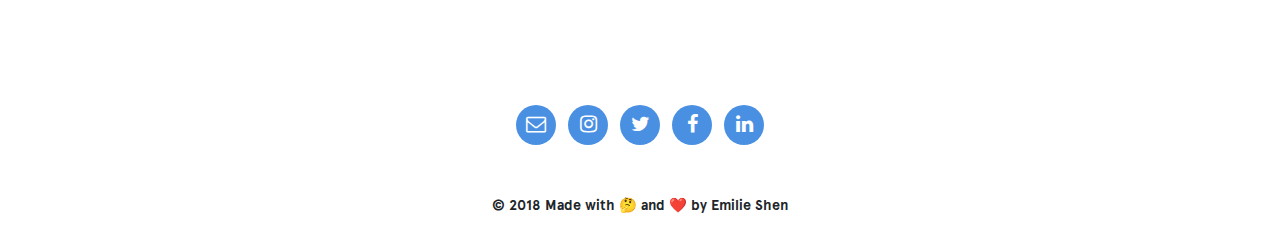
==== commit f9486075: "Upload new portfolio" ====
--- a/index.html
+++ b/index.html
@@ -5,11 +5,13 @@
 
     <meta charset="utf-8">
     <meta name="viewport" content="width=device-width, initial-scale=1, shrink-to-fit=no">
-    <meta name="description" content="">
-    <meta name="author" content="">
+    <link href="img/favicon.ico" rel="shortcut icon"/>
 
     <title>Emilie Shen</title>
 
+    <style>
+      @import url('https://fonts.googleapis.com/css?family=Karla:400,400i,700,700i|Montserrat:100,100i,200,200i,300,300i,400,400i,500,500i,600,600i,700,700i,800,800i,900,900i');
+    </style>
     <link href="vendor/bootstrap/css/bootstrap.min.css" rel="stylesheet">
     <link href="vendor/font-awesome/css/font-awesome.min.css" rel="stylesheet" type="text/css">
     <link href="css/portfolio.css" rel="stylesheet">
@@ -28,197 +30,88 @@
         <div class="collapse navbar-collapse" id="navbarResponsive">
           <ul class="navbar-nav ml-auto">
             <li class="nav-item">
-              <a class="nav-link js-scroll-trigger" href="#about">about me</a>
-            </li>
-            <li class="nav-item">
               <a class="nav-link js-scroll-trigger" href="#portfolio">projects</a>
             </li>
             <li class="nav-item">
-              <a class="nav-link js-scroll-trigger" href="#contact">contact</a>
+              <a class="nav-link js-scroll-trigger" href="about.html">about me</a>
             </li>
             <li class="nav-item">
-              <a class="nav-link js-scroll-trigger" href="EmilieShen_Resume.pdf">resume</a>
+              <a class="nav-link js-scroll-trigger" href="mailto:shenemilie@gmail.com" target="_blank">contact</a>
+            </li>
+            <li class="nav-item">
+              <a class="nav-link js-scroll-trigger" href="EmilieShen_Resume.pdf" target="_blank">resume</a>
             </li>
           </ul>
         </div>
       </div>
     </nav>
 
-    <header class="masthead">
       <div class="container">
         <div class="intro-text">
-          <img src="img/header-img.svg" class="profile-pic">
-          <div class="intro-heading">hello.</div>
-          <div class="intro-lead-in">i'm emilie, a ux designer.</div>
-          <a class="btn btn-primary btn-xl text-uppercase js-scroll-trigger" href="#portfolio">CHECK OUT MY WORK</a>
+          <div class="intro-heading">hi, i'm emilie</div>
+          <div class="intro-lead-in">a user experience designer</div>
         </div>
       </div>
-    </header>
 
-    <section id="about">
+    <section class="bg-white" id="portfolio">
       <div class="container">
         <div class="row">
-          <div class="col-lg-12 text-center">
-            <h2 class="section-heading">about me</h2>
-            <h3 class="section-subheading text-muted">
-              Hey there! I'm Emilie and I'm a designer eager to make a difference in the world. I am very
-              interested in how we can combine technology, creativity, and empathy to create seamless and
-              meaningful experiences for others.
-              I am originally from the Bay Area in California, and I currently study as a Masters student at New York University, with an expected graduation
-              date of December, 2018. I am looking for any UX internship opportunities for the summer and
-              full time opportunities starting as early as January, 2019 near San Francisco, CA.
-              In my free time, I love to <a href="https://instagram.com/mytypadesign">letter</a>,
-              run (once in a while), and discover <a href="https://open.spotify.com/user/nehsme?si=B1012nkcRzGjDvNje465NQ">new music</a>.
-            </h3>
-          </div>
-        </div>
-        <div class="row text-center">
-          <div class="col-md-4">
-            <span class="fa-stack fa-2x">
-              <i class="fa fa-circle fa-stack-2x text-primary"></i>
-              <i class="fa fa-briefcase fa-stack-1x fa-inverse"></i>
-            </span>
-            <h4 class="service-heading">Experience</h4>
-            <p class="text-muted">
-              Visual Design Intern @ <a href="https://www.assurant.com">Assurant</a><br>
-              Design Intern @ <a href="https://healthy.kaiserpermanente.org">Kaiser Permanente</a><br>
-              Design Course Assistant @ <a href="http://design100.ucsd.edu">UCSD</a><br>
-              Graphic Designer @ <a href="https://hnrp.hivresearch.ucsd.edu">UCSD HNRP</a><br></p>
-          </div>
-          <div class="col-md-4">
-            <span class="fa-stack fa-2x">
-              <i class="fa fa-circle fa-stack-2x text-primary"></i>
-              <i class="fa fa-pencil fa-stack-1x fa-inverse"></i>
-            </span>
-            <h4 class="service-heading">Skills</h4>
-            <p class="text-muted">
-              Human Centered Design<br>
-              User Research<br>
-              Usability Testing<br>
-              A/B Testing<br>
-              Low-High Fidelity Prototyping<br>
-              Information Architecture<br>
-              Visual Design<br>
-              HTML/CSS<br>
-              p5.js<br>
-            </p>
-          </div>
-          <div class="col-md-4">
-            <span class="fa-stack fa-2x">
-              <i class="fa fa-circle fa-stack-2x text-primary"></i>
-              <i class="fa fa-laptop fa-stack-1x fa-inverse"></i>
-            </span>
-            <h4 class="service-heading">Software</h4>
-            <p class="text-muted">
-              Adobe Illustrator<br>
-              Adobe InDesign<br>
-              Sketch<br>
-              Invision<br>
-              Balsamiq<br>
-              Adobe Photoshop<br>
-              Adobe XD<br>
-            </p>
-          </div>
-        </div>
-      </div>
-    </section>
-
-    <section class="bg-light" id="portfolio">
-      <div class="container">
-        <div class="row">
-          <div class="col-lg-12 text-center">
-            <h2 class="section-heading">projects</h2>
-            <h3 class="section-subheading text-muted"></h3>
-          </div>
-        </div>
-        <div class="row">
-          <div class="col-md-4 col-sm-6 portfolio-item">
-            <a class="portfolio-link" href="soundify.html">
-              <img class="img-fluid" src="img/portfolio/soundify.png" alt="">
+          <div class="col-md-6 col-sm-12 portfolio-item">
+            <a class="portfolio-link" href="ey.html">
+              <img class="img-fluid" src="img/portfolio/ey.png" alt="">
             </a>
             <div class="portfolio-caption">
-              <h4>Soundify</h4>
-              <p class="text-muted">Designed simple prototype for a music app using Spotify and SoundCloud as sources of inspiration.</p><br>
-              <a href="soundify.html" class="btn btn-primary btn-xl text-uppercase js-scroll-trigger">View Project</a>
+              <a href="ey.html"><h4>ernst & young</h4></a>
+              <p class="text-muted">ux design, visual design</p><br>
             </div>
           </div>
-          <div class="col-md-4 col-sm-6 portfolio-item">
+          <div class="col-md-6 col-sm-12 portfolio-item">
             <a class="portfolio-link" href="thesis.html">
               <img class="img-fluid" src="img/portfolio/thesis.png" alt="">
             </a>
             <div class="portfolio-caption">
-              <h4>NYU Master's Thesis</h4>
-              <p class="text-muted">View of my process so far for my Master's thesis. This project
-               will be complete in December, 2019. </p><br>
-              <a href="thesis.html" class="btn btn-primary btn-xl text-uppercase js-scroll-trigger">View Project</a>
+              <a href="thesis.html"><h4>nyu master's thesis</h4></a>
+              <p class="text-muted">service design, system design, visual design, branding</p><br>
             </div>
           </div>
-          <div class="col-md-4 col-sm-6 portfolio-item">
+          <!-- Walkpool Project
+          <div class="col-md-6 col-sm-12 portfolio-item">
+            <a class="portfolio-link" href="walkpool.html">
+              <img class="img-fluid" src="img/portfolio/walkpool.png" alt="">
+            </a>
+            <div class="portfolio-caption">
+              <a href="walkpool.html"><h4>walkpool</h4></a>
+              <p class="text-muted">ux design (mobile)</p><br>
+            </div>
+          </div>
+          -->
+          <div class="col-md-6 col-sm-12 portfolio-item">
+            <a class="portfolio-link" href="ssxd.html">
+              <img class="img-fluid" src="img/portfolio/ssxd.png" alt="">
+            </a>
+            <div class="portfolio-caption">
+              <a href="ssxd.html"><h4>site specific experience design</h4></a>
+              <p class="text-muted">experience design</p><br>
+            </div>
+          </div>
+          <div class="col-md-6 col-sm-12 portfolio-item">
             <a class="portfolio-link" href="yogurtworld.html">
               <img class="img-fluid" src="img/portfolio/yogurtworld.png" alt="">
             </a>
             <div class="portfolio-caption">
-              <h4>Yogurt World Website</h4>
-              <p class="text-muted">Designed and developed a website for a frozen yogurt shop on UC San Diego's campus.</p><br>
-              <a href="yogurtworld.html" class="btn btn-primary btn-xl text-uppercase js-scroll-trigger">View Project</a>
+              <a href="yogurtworld.html"><h4>yogurt world</h4></a>
+              <p class="text-muted">user research, web design, branding</p><br>
             </div>
           </div>
-          <div class="col-md-4 col-sm-6 portfolio-item">
-            <a class="portfolio-link" href="abroad.html">
-              <img class="img-fluid" src="img/portfolio/abroad.png" alt="">
+          <div class="col-md-6 col-sm-12 portfolio-item">
+            <a class="portfolio-link" href="forfun.html">
+              <img class="img-fluid" src="img/portfolio/fun.png" alt="">
             </a>
             <div class="portfolio-caption">
-              <h4>UCSD Study Abroad</h4>
-              <p class="text-muted">Redesigned certain features of UC San Diego's study abroad website with low-fidelity wireframes.</p><br>
-              <a href="abroad.html" class="btn btn-primary btn-xl text-uppercase js-scroll-trigger">View Project</a>
+              <a href="forfun.html"><h4>for fun</h4></a>
+              <p class="text-muted">graphic design, illustration</p><br>
             </div>
           </div>
-          <div class="col-md-4 col-sm-6 portfolio-item">
-            <a class="portfolio-link" href="graphics.html">
-              <img class="img-fluid" src="img/portfolio/graphics.png" alt="">
-            </a>
-            <div class="portfolio-caption">
-              <h4>Graphic Design</h4>
-              <p class="text-muted">This is a curation of graphic design work that I have done, including illustrations, infographics, and lettering.</p><br>
-              <a href="graphics.html" class="btn btn-primary btn-xl text-uppercase js-scroll-trigger">View Project</a>
-            </div>
-          </div>
-        </div>
-      </div>
-    </section>
-
-    <section id="contact">
-      <div class="container">
-        <div class="row">
-          <div class="col-lg-12 text-center">
-            <h2 class="section-heading">let's talk</h2>
-            <h3 class="section-subheading text-muted">
-              Leave a message, and I'll get back to you as soon as possible!
-            </h3>
-          </div>
-        </div>
-        <div class="row text-center">
-          <div class="col-md-1"></div>
-          <div class="col-md-5">
-            <span class="fa-stack fa-2x">
-              <i class="fa fa-circle fa-stack-2x text-primary"></i>
-              <i class="fa fa-phone fa-stack-1x fa-inverse"></i>
-            </span>
-            <h3 class="section-subheading text-muted">
-              (510) 432-2908
-            </h3>
-          </div>
-          <div class="col-md-5">
-            <span class="fa-stack fa-2x">
-              <i class="fa fa-circle fa-stack-2x text-primary"></i>
-              <a href="mailto:shenemilie@gmail.com">
-              <i class="fa fa-envelope fa-stack-1x fa-inverse"></i></a>
-            </span>
-            <h3 class="section-subheading text-muted">
-              <a href="mailto:shenemilie@gmail.com">shenemilie@gmail.com</a>
-            </h3>
-          </div>
-          <div class="col-md-1"></div>
         </div>
       </div>
     </section>
@@ -229,8 +122,18 @@
           <div class="col-md-12">
             <ul class="list-inline social-buttons">
               <li class="list-inline-item">
+                <a href="mailto:shenemilie@gmail.com">
+                  <i class="fa fa-envelope-o"></i>
+                </a>
+              </li>
+              <li class="list-inline-item">
                 <a href="https://instagram.com/mytypadesign">
                   <i class="fa fa-instagram"></i>
+                </a>
+              </li>
+              <li class="list-inline-item">
+                <a href="https://twitter.com/emilie_shen">
+                  <i class="fa fa-twitter"></i>
                 </a>
               </li>
               <li class="list-inline-item">
@@ -247,7 +150,7 @@
           </div>
           <div class="col-md-12">
             <p><br></p>
-            <span class="copyright">Copyright &copy; Emilie Shen 2018</span>
+            <span class="copyright">&copy; 2018 Made with 🤔 and ❤️ by Emilie Shen</span>
           </div>
         </div>
       </div>
@@ -260,10 +163,6 @@
 
     <!-- Plugin JavaScript -->
     <script src="vendor/jquery-easing/jquery.easing.min.js"></script>
-
-    <!-- Contact form JavaScript -->
-    <script src="js/jqBootstrapValidation.js"></script>
-    <script src="js/contact_me.js"></script>
 
     <!-- Custom scripts for this template -->
     <script src="js/agency.js"></script>
--- a/css/portfolio.css
+++ b/css/portfolio.css
@@ -1,53 +1,91 @@
 @font-face {
-  font-family: FuturaLight;
-  src: url(Futura-PT-Light.otf);
-}
-
-@font-face {
-  font-family: FuturaLightItal;
-  src: url(Futura-PT-Light-Oblique.otf);
-}
-
-@font-face {
-  font-family: FuturaBold;
-  src: url(Futura-PT-Bold.otf);
-}
-
-@font-face {
-  font-family: FuturaBoldItal;
-  src: url(Futura-PT-Bold-Oblique.otf);
-}
-
-@font-face {
-  font-family: FuturaBook;
-  src: url(Futura-PT-Demi.otf);
-}
-
-@font-face {
-  font-family: Nickainley;
-  src: url(Nickainley.otf);
+  font-family: ApercuRegular;
+  src: url(Apercu-Regular.otf);
+}
+
+@font-face {
+  font-family: ApercuMono;
+  src: url(Apercu-Mono.otf);
+}
+
+@font-face {
+  font-family: ApercuMedium;
+  src: url(Apercu-Medium.otf);
+}
+
+@font-face {
+  font-family: ApercuMediumItalic;
+  src: url(Apercu-Medium-Italic.otf);
+}
+
+@font-face {
+  font-family: ApercuLight;
+  src: url(Apercu-Light.otf);
+}
+
+@font-face {
+  font-family: ApercuLightItalic;
+  src: url(Apercu-Light-Italic.otf);
+}
+
+@font-face {
+  font-family: ApercuItalic;
+  src: url(Apercu-Italic.otf);
+}
+
+@font-face {
+  font-family: ApercuBold;
+  src: url(Apercu-Bold.otf);
+}
+
+@font-face {
+  font-family: ApercuBoldItalic;
+  src: url(Apercu-Bold-Italic.otf);
 }
 
 body {
   overflow-x: hidden;
-  font-family: 'FuturaLight';
+  font-family: 'Karla', sans-serif;
+  font-weight: 400;
+  margin-left: 6%;
+  margin-right: 6%;
+}
+
+@media (min-width: 768px) {
+  body {
+    margin-left: 10%;
+    margin-right: 10%;
+  }
 }
 
 p {
-  line-height: 1.75;
+  line-height: 1.5;
 }
 
 a {
-  color: #196859;
+  color: #000000;
   font-weight: 600;
 }
 
 a:hover {
-  color: #dbbebd;
+  color: #4A90E2;
+  text-decoration: none;
+}
+
+img.img-responsive {
+  padding-bottom: 20px;
+  display: block;
+  max-width: 100%;
+  height: auto;
 }
 
 .text-primary {
-  color: #196859 !important;
+  color: #4A90E2 !important;
+}
+
+.title {
+  padding-top: 100px;
+  padding-bottom: 30px;
 }
 
 section {
@@ -55,10 +93,10 @@
 }
 
 section h2.section-heading {
-  font-size: 35px;
-  margin-top: 0;
+  font-size: 30px;
+  margin-top: 60px;
   margin-bottom: 15px;
-  font-family: 'Nickainley','Helvetica Neue', sans-serif;
+  font-family: 'ApercuBold','Helvetica Neue', sans-serif;
 }
 
 section h3.section-subheading {
@@ -68,13 +106,19 @@
   margin-left: 20px;
   margin-right: 20px;
   text-transform: none;
-  font-family: 'FuturaLight', 'Helvetica Neue', Helvetica, Arial, sans-serif;
+  font-family: 'Karla', 'Helvetica Neue', Helvetica, Arial, sans-serif;
 }
 
 @media (min-width: 768px) {
   section {
     padding: 50px 0;
   }
+  section h2.section-heading {
+    font-size: 30px;
+    margin-top: 60px;
+    margin-bottom: 0px;
+    padding-bottom: 0px;
+  }
   section h3.section-subheading {
     margin-left: 70px;
     margin-right: 70px;
@@ -82,7 +126,7 @@
 }
 
 .btn {
-  font-family: 'FuturaBook', 'Helvetica Neue', Helvetica, Arial, sans-serif;
+  font-family: 'Karla', 'Helvetica Neue', Helvetica, Arial, sans-serif;
   font-weight: 700;
   margin-left:auto;
   margin-right:auto;
@@ -94,13 +138,13 @@
 }
 
 .btn-primary {
-  background-color: #196859;
-  border-color: #196859;
+  background-color: #4A90E2;
+  border-color: #4A90E2;
 }
 
 .btn-primary:active, .btn-primary:focus, .btn-primary:hover {
-  background-color: #dbbebd !important;
-  border-color: #dbbebd !important;
+  background-color: #EFC955 !important;
+  border-color: #EFC955 !important;
   color: white;
 }
 
@@ -127,13 +171,8 @@
   text-transform: uppercase;
   color: white;
   border: 0;
-  background-color: #196859;
-  font-family: 'FuturaBook', 'Helvetica Neue', Helvetica, Arial, sans-serif;
-}
-
-#mainNav .navbar-brand {
-  color: #196859;
-  font-family: 'Kaushan Script', 'Helvetica Neue', Helvetica, Arial, cursive;
+  background-color: #4A90E2;
+  font-family: 'ApercuBold', 'Helvetica Neue', Helvetica, Arial, sans-serif;
 }
 
 #mainNav .navbar-brand img{
@@ -141,19 +180,17 @@
 }
 
 #mainNav .navbar-brand.active, #mainNav .navbar-brand:active, #mainNav .navbar-brand:focus, #mainNav .navbar-brand:hover {
-  color: #7bafa5;
+  color: #4A90E2;
 }
 
 #mainNav .navbar-nav .nav-item .nav-link {
   font-size: 16px;
-  padding: 0.75em 0;
-  letter-spacing: 1px;
-  color: grey;
-  font-family: 'FuturaLight', 'Helvetica Neue', Helvetica, Arial, sans-serif;
+  color: black;
+  font-family: 'ApercuBold', 'Helvetica Neue', Helvetica, Arial, sans-serif;
 }
 
 #mainNav .navbar-nav .nav-item .nav-link.active, #mainNav .navbar-nav .nav-item .nav-link:hover {
-  color: #196859;
+  color: #4A90E2;
 }
 
 @media (min-width: 992px) {
@@ -187,63 +224,38 @@
   }
 }
 
-header.masthead {
-  text-align: center;
-  color: pink;
-  background: rgba(249,229,215,0.3);
-  background-repeat: no-repeat;
-  background-attachment: scroll;
-  background-position: center center;
-  -webkit-background-size: cover;
-  -moz-background-size: cover;
-  -o-background-size: cover;
-  background-size: cover;
-}
-
-header.masthead .intro-text {
-  padding-top: 30%;
-  padding-bottom: 100px;
-}
-
-img.profile-pic {
-  max-width: 50%;
-}
-
-header.masthead .intro-text .intro-lead-in {
+.intro-text {
+  padding-top: 60%;
+  padding-bottom: 0px;
+}
+
+.intro-text .intro-lead-in {
   font-size: 20px;
-  margin-bottom: 50px;
-  font-family: 'FuturaLight', 'Helvetica Neue', Helvetica, Arial, sans-serif;
+  font-family: 'ApercuBold', 'Helvetica Neue', Helvetica, Arial, sans-serif;
   color: black;
 }
 
-header.masthead .intro-text .intro-heading {
-  font-size: 24px;
+.intro-text .intro-heading {
+  font-size: 35px;
   margin-bottom: 5px;
-  font-family: 'FuturaBook', 'Helvetica Neue', Helvetica, Arial, sans-serif;
+  font-family: 'ApercuLight', 'Helvetica Neue', Helvetica, Arial, sans-serif;
   color: black;
 }
 
 @media (min-width: 780px) {
-  header.masthead {
-    min-height: 100%;
-  }
-  img.profile-pic {
-    max-width: 25%;
-  }
-  header.masthead .intro-text {
-    padding-top: 12%;
-    padding-bottom: 200px;
-  }
-  header.masthead .intro-text .intro-lead-in {
+  .intro-text {
+    padding-top: 30%;
+    padding-bottom: 0px;
+  }
+  .intro-text .intro-lead-in {
     font-size: 24px;
-    margin-bottom: 50px;
-    font-family: 'FuturaLight', 'Helvetica Neue', Helvetica, Arial, sans-serif;
+    font-family: 'ApercuBold', 'Helvetica Neue', Helvetica, Arial, sans-serif;
     color: black;
   }
-  header.masthead .intro-text .intro-heading {
-    font-size: 30px;
+  .intro-text .intro-heading {
+    font-size: 40px;
     margin-bottom: 5px;
-    font-family: 'FuturaBook', 'Helvetica Neue', Helvetica, Arial, sans-serif;
+    font-family: 'ApercuLight', 'Helvetica Neue', Helvetica, Arial, sans-serif;
     color: black;
   }
 }
@@ -251,7 +263,7 @@
 .service-heading {
   margin: 15px 0;
   text-transform: none;
-  font-family: 'FuturaBook', 'Helvetica Neue', Helvetica, Arial, sans-serif;
+  font-family: 'Karla', 'Helvetica Neue', Helvetica, Arial, sans-serif;
 }
 
 #portfolio .portfolio-item {
@@ -262,31 +274,29 @@
 #portfolio .portfolio-item .portfolio-link {
   position: relative;
   display: block;
-  max-width: 300px;
+  max-width: 600px;
+  margin: 0;
+  cursor: pointer;
+  box-shadow: 0px 0px 9px #e8e8e8;
+}
+
+#portfolio .portfolio-item .portfolio-caption {
   margin: 0 auto;
-  cursor: pointer;
-  box-shadow: 3px 3px 5px #e8e8e8;
-}
-
-#portfolio .portfolio-item .portfolio-caption {
-  max-width: 300px;
-  margin: 0 auto;
-  padding: 25px;
-  text-align: center;
-  background-color: #fff;
-  box-shadow: 3px 3px 5px #e8e8e8;
+  padding-top: 20px;
+  text-align: left;
 }
 
 #portfolio .portfolio-item .portfolio-caption h4 {
   margin: 0;
   text-transform: none;
-  font-family: 'FuturaBook', 'Helvetica Neue', Helvetica, Arial, sans-serif;
+  font-size: 20px;
+  font-family: 'ApercuBold', 'Helvetica Neue', Helvetica, Arial, sans-serif;
 }
 
 #portfolio .portfolio-item .portfolio-caption p {
   font-size: 16px;
   margin: 0;
-  font-family: 'FuturaLight', 'Helvetica Neue', Helvetica, Arial, sans-serif;
+  font-family: 'Karla', 'Helvetica Neue', Helvetica, Arial, sans-serif;
 }
 
 #portfolio * {
@@ -308,7 +318,7 @@
   font-size: 90%;
   line-height: 40px;
   text-transform: none;
-  font-family: 'FuturaBook', 'Helvetica Neue', Helvetica, Arial, sans-serif;
+  font-family: 'ApercuBold', 'Helvetica Neue', Helvetica, Arial, sans-serif;
 }
 
 footer ul.quicklinks {
@@ -316,7 +326,7 @@
   line-height: 40px;
   margin-bottom: 0;
   text-transform: none;
-  font-family: 'FuturaBook', 'Helvetica Neue', Helvetica, Arial, sans-serif;
+  font-family: 'ApercuBold', 'Helvetica Neue', Helvetica, Arial, sans-serif;
 }
 
 ul.social-buttons {
@@ -335,9 +345,9 @@
   color: white;
   border-radius: 100%;
   outline: none;
-  background-color: #196859;
+  background-color: #4A90E2;
 }
 
 ul.social-buttons li a:active, ul.social-buttons li a:focus, ul.social-buttons li a:hover {
-  background-color: #dbbebd;
-}
+  background-color: #EFC955;
+}
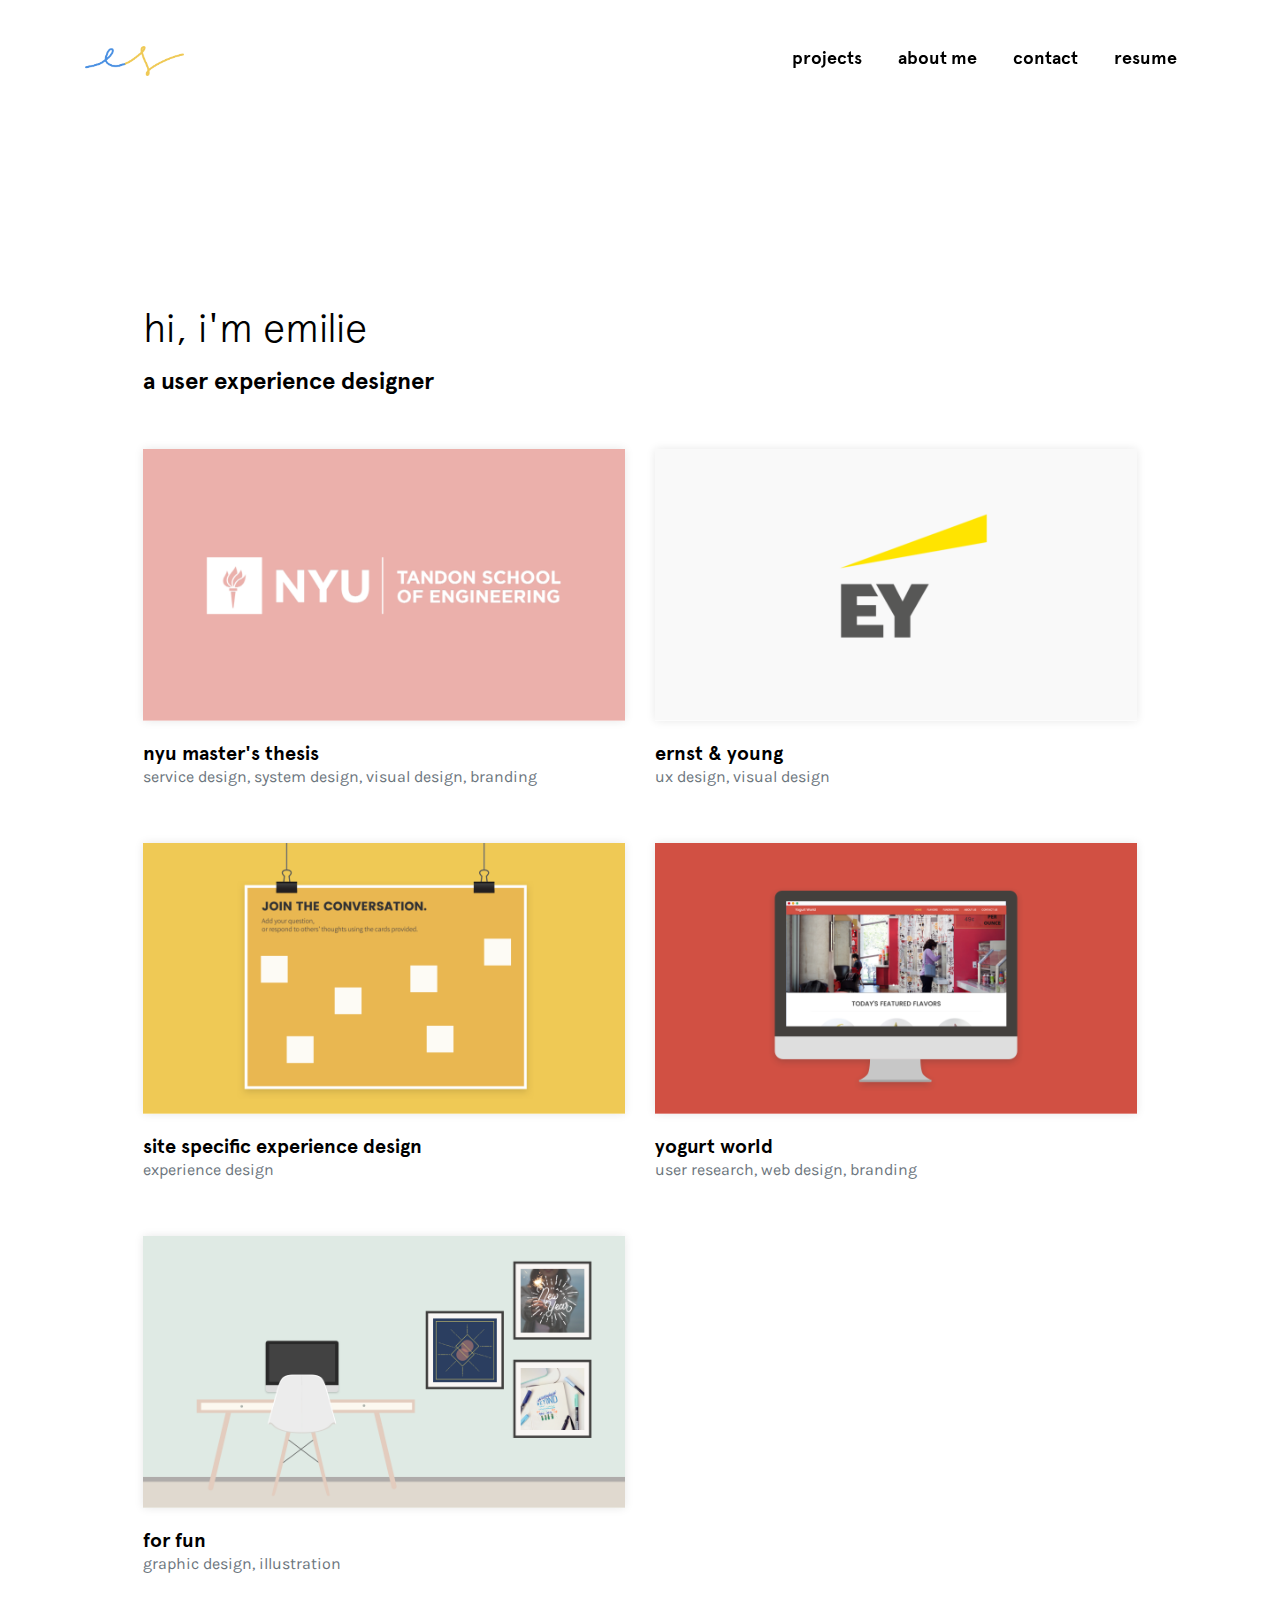
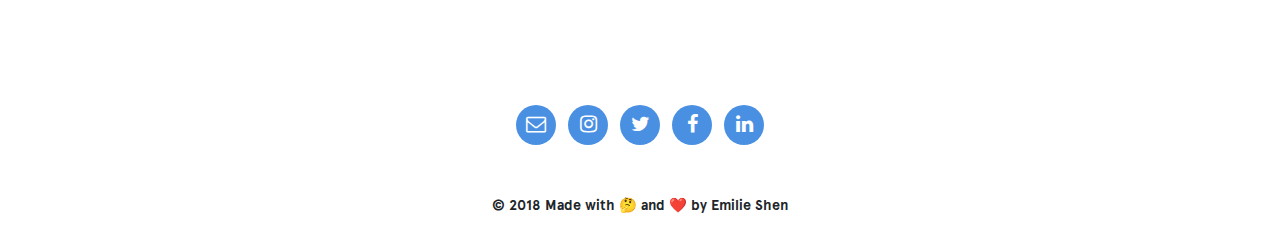
==== commit f24560cd: "reordered projects" ====
--- a/index.html
+++ b/index.html
@@ -57,6 +57,15 @@
       <div class="container">
         <div class="row">
           <div class="col-md-6 col-sm-12 portfolio-item">
+            <a class="portfolio-link" href="thesis.html">
+              <img class="img-fluid" src="img/portfolio/thesis.png" alt="">
+            </a>
+            <div class="portfolio-caption">
+              <a href="thesis.html"><h4>nyu master's thesis</h4></a>
+              <p class="text-muted">service design, system design, visual design, branding</p><br>
+            </div>
+          </div>
+          <div class="col-md-6 col-sm-12 portfolio-item">
             <a class="portfolio-link" href="ey.html">
               <img class="img-fluid" src="img/portfolio/ey.png" alt="">
             </a>
@@ -65,15 +74,7 @@
               <p class="text-muted">ux design, visual design</p><br>
             </div>
           </div>
-          <div class="col-md-6 col-sm-12 portfolio-item">
-            <a class="portfolio-link" href="thesis.html">
-              <img class="img-fluid" src="img/portfolio/thesis.png" alt="">
-            </a>
-            <div class="portfolio-caption">
-              <a href="thesis.html"><h4>nyu master's thesis</h4></a>
-              <p class="text-muted">service design, system design, visual design, branding</p><br>
-            </div>
-          </div>
+
           <!-- Walkpool Project
           <div class="col-md-6 col-sm-12 portfolio-item">
             <a class="portfolio-link" href="walkpool.html">
@@ -83,8 +84,8 @@
               <a href="walkpool.html"><h4>walkpool</h4></a>
               <p class="text-muted">ux design (mobile)</p><br>
             </div>
-          </div>
-          -->
+          </div>-->
+
           <div class="col-md-6 col-sm-12 portfolio-item">
             <a class="portfolio-link" href="ssxd.html">
               <img class="img-fluid" src="img/portfolio/ssxd.png" alt="">
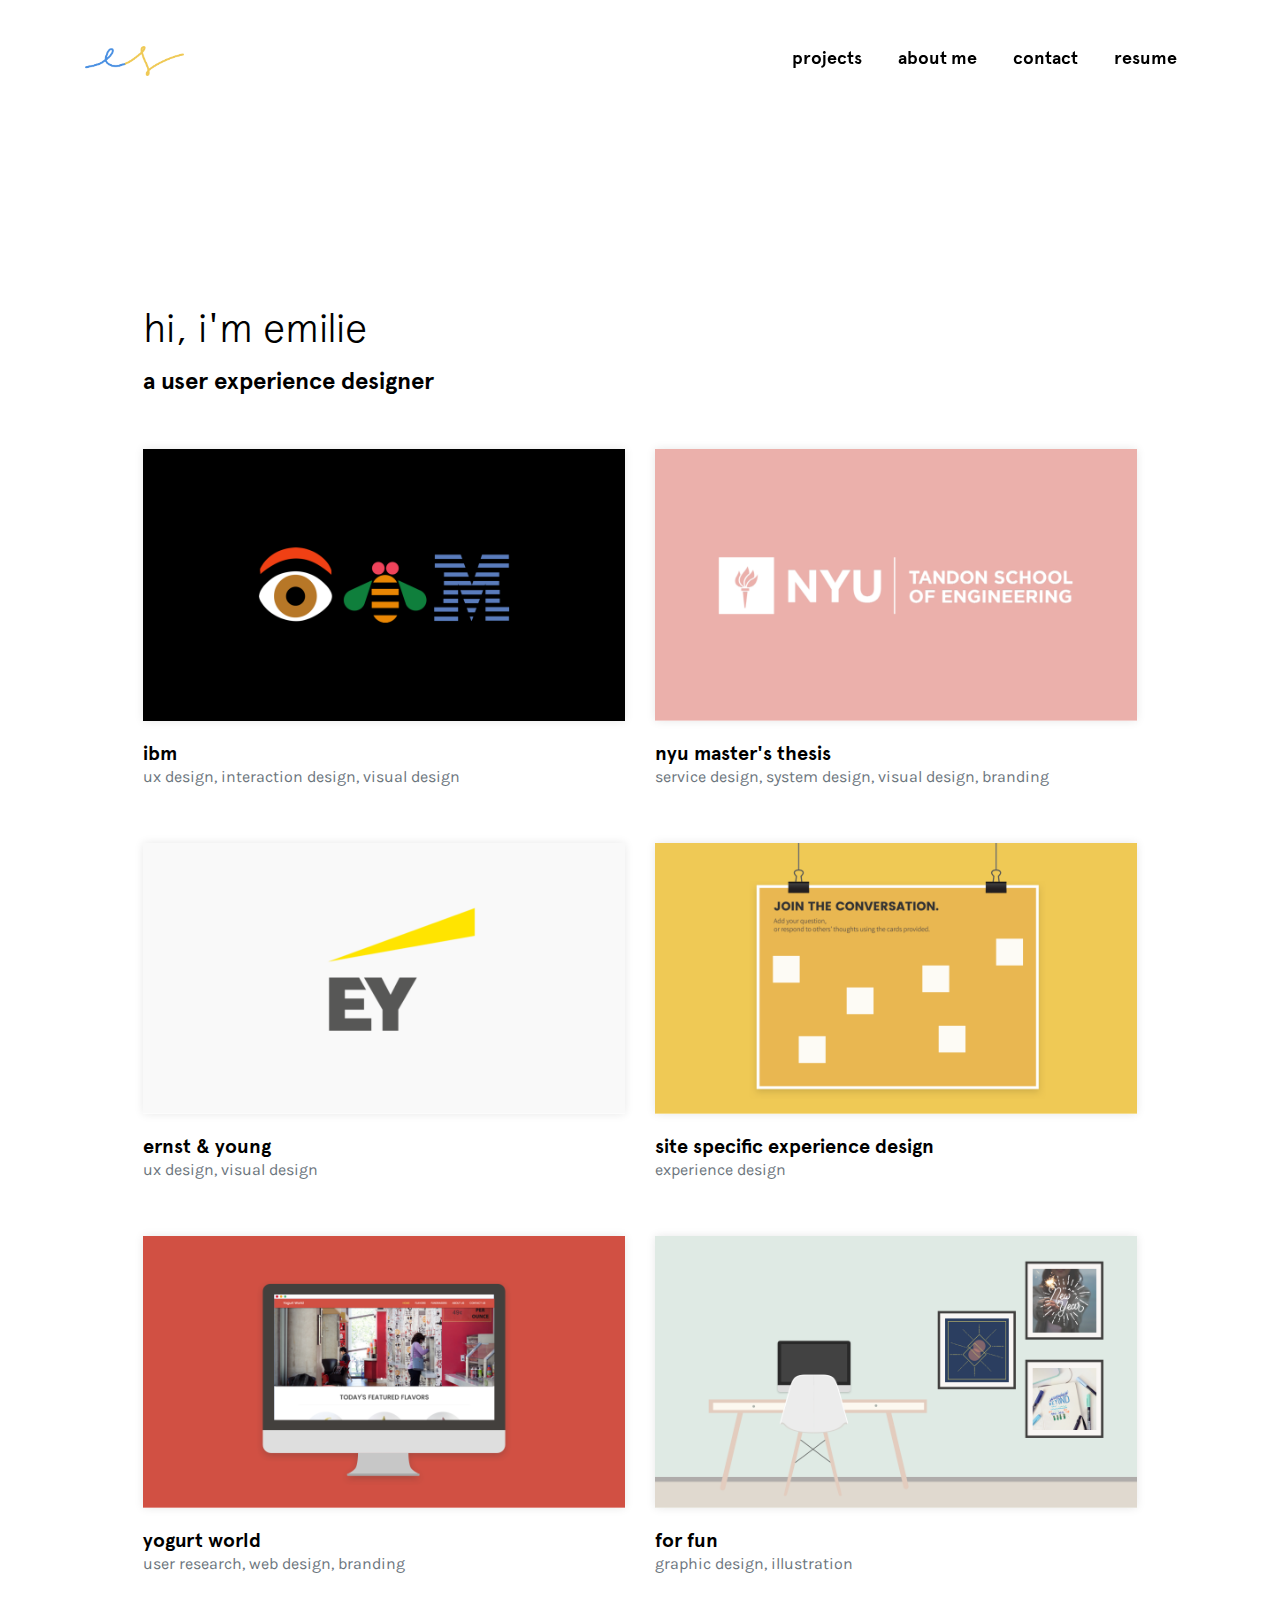
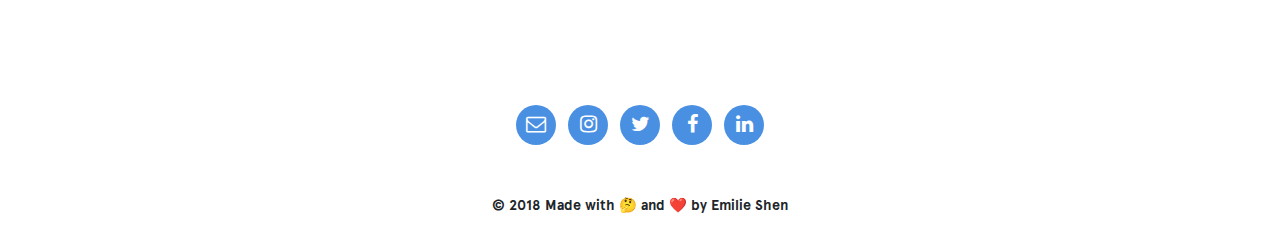
==== commit d56ce851: "added ibm" ====
--- a/index.html
+++ b/index.html
@@ -56,6 +56,15 @@
     <section class="bg-white" id="portfolio">
       <div class="container">
         <div class="row">
+          <div class="col-md-6 col-sm-12 portfolio-item">
+            <a class="portfolio-link" href="ibm.html">
+              <img class="img-fluid" src="img/portfolio/ibm.png" alt="">
+            </a>
+            <div class="portfolio-caption">
+              <a href="thesis.html"><h4>ibm</h4></a>
+              <p class="text-muted">ux design, interaction design, visual design</p><br>
+            </div>
+          </div>
           <div class="col-md-6 col-sm-12 portfolio-item">
             <a class="portfolio-link" href="thesis.html">
               <img class="img-fluid" src="img/portfolio/thesis.png" alt="">
